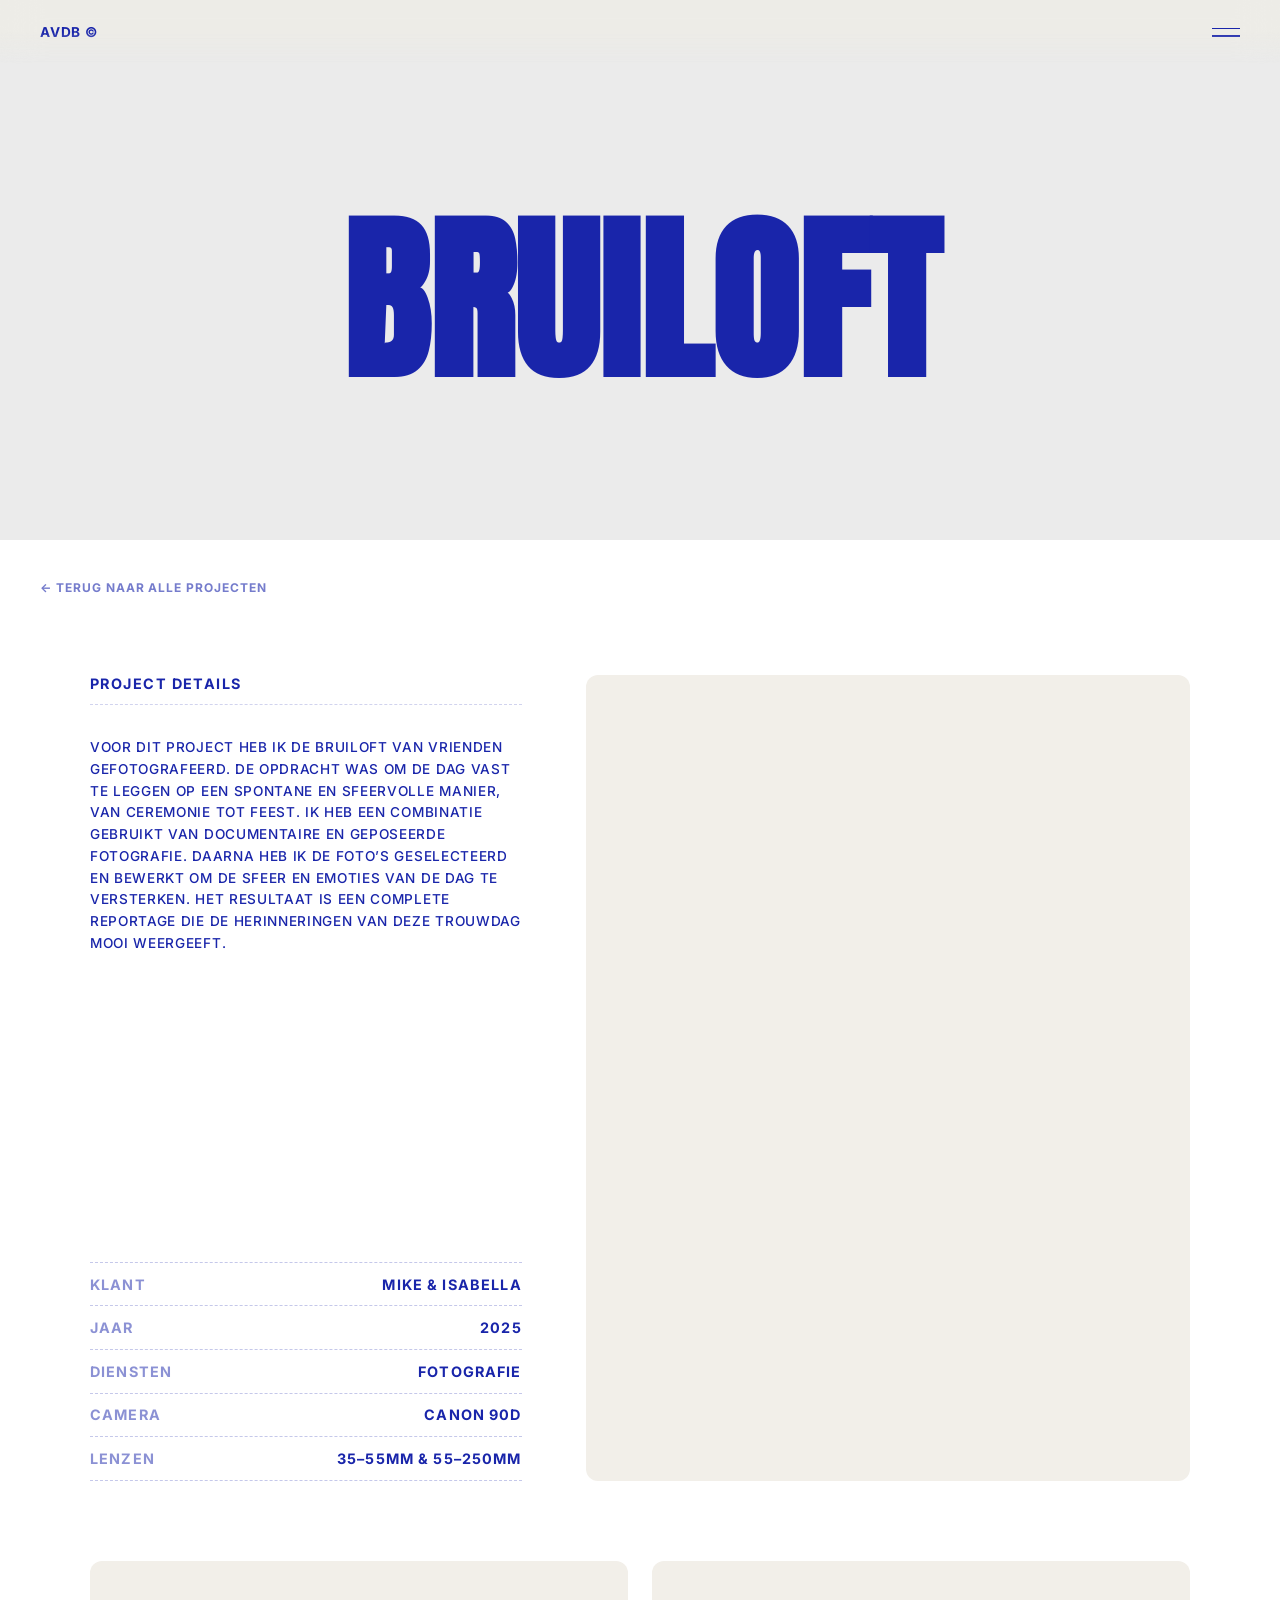
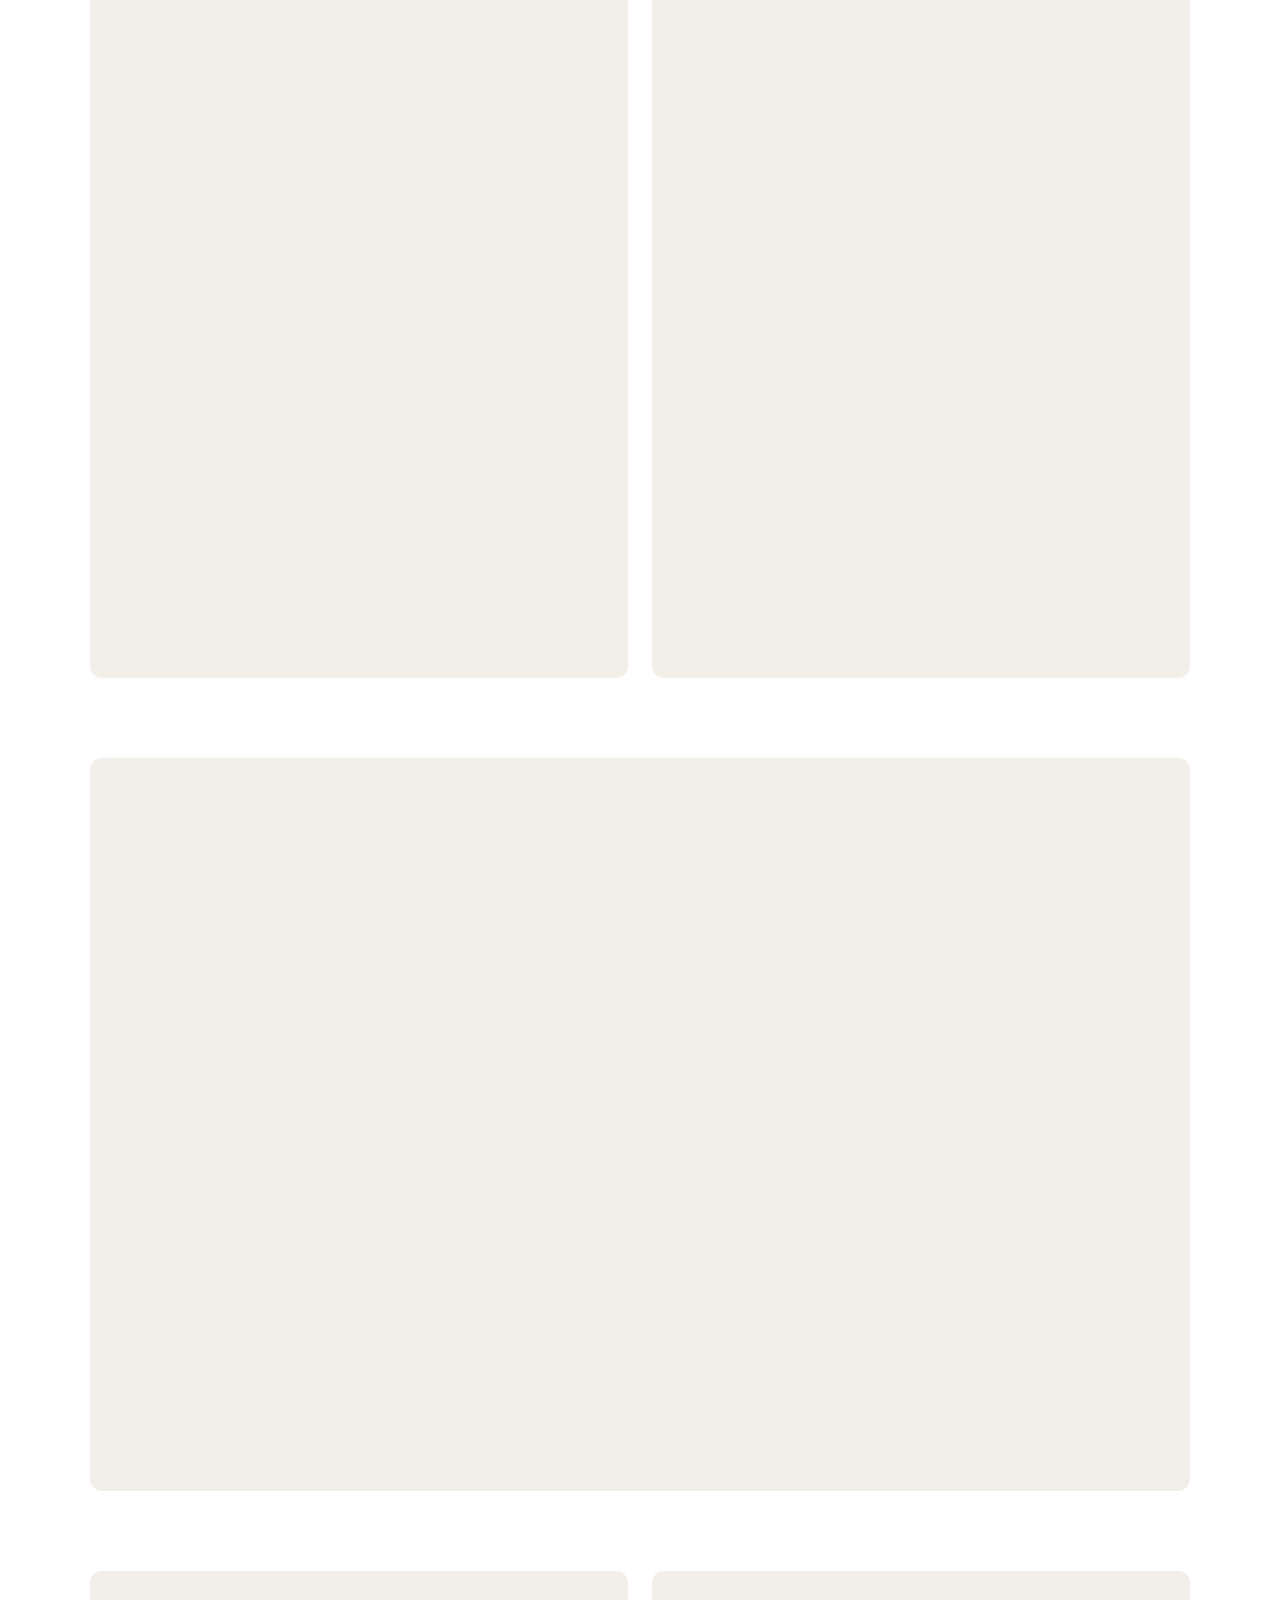
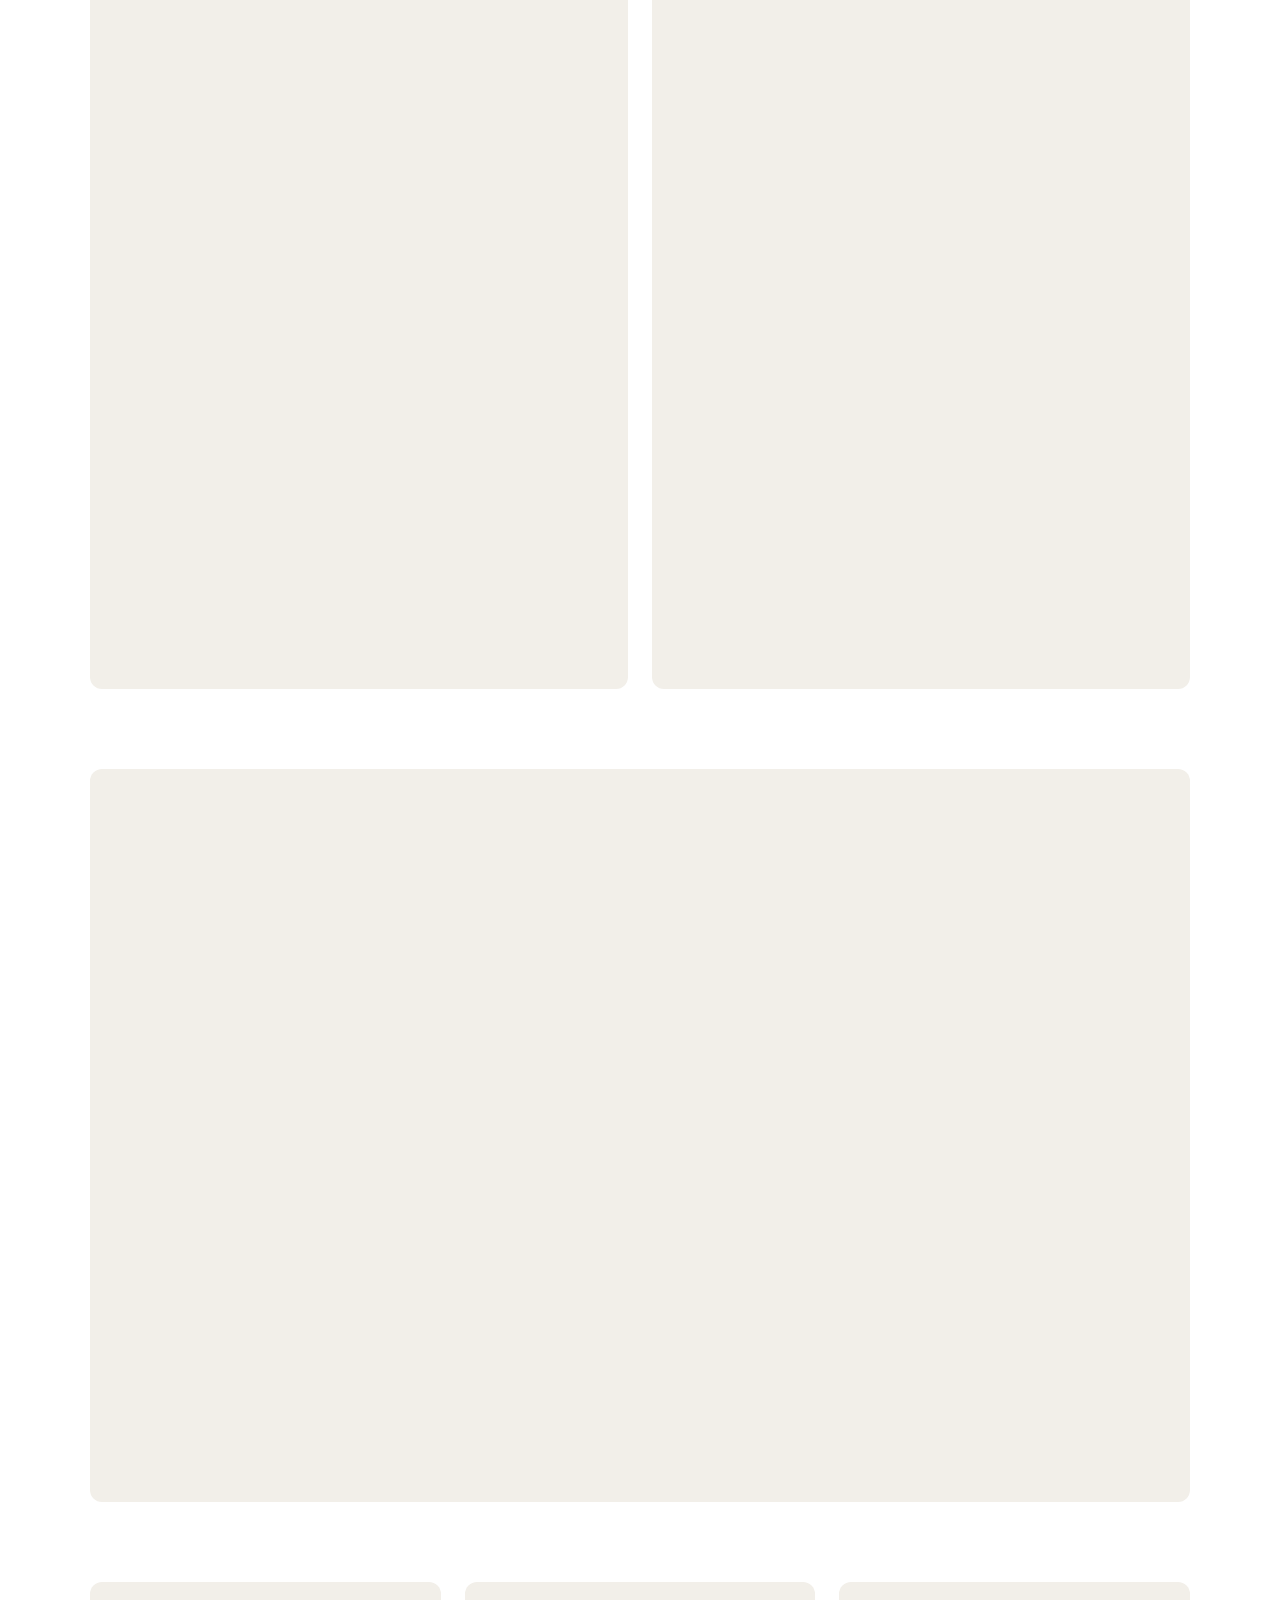
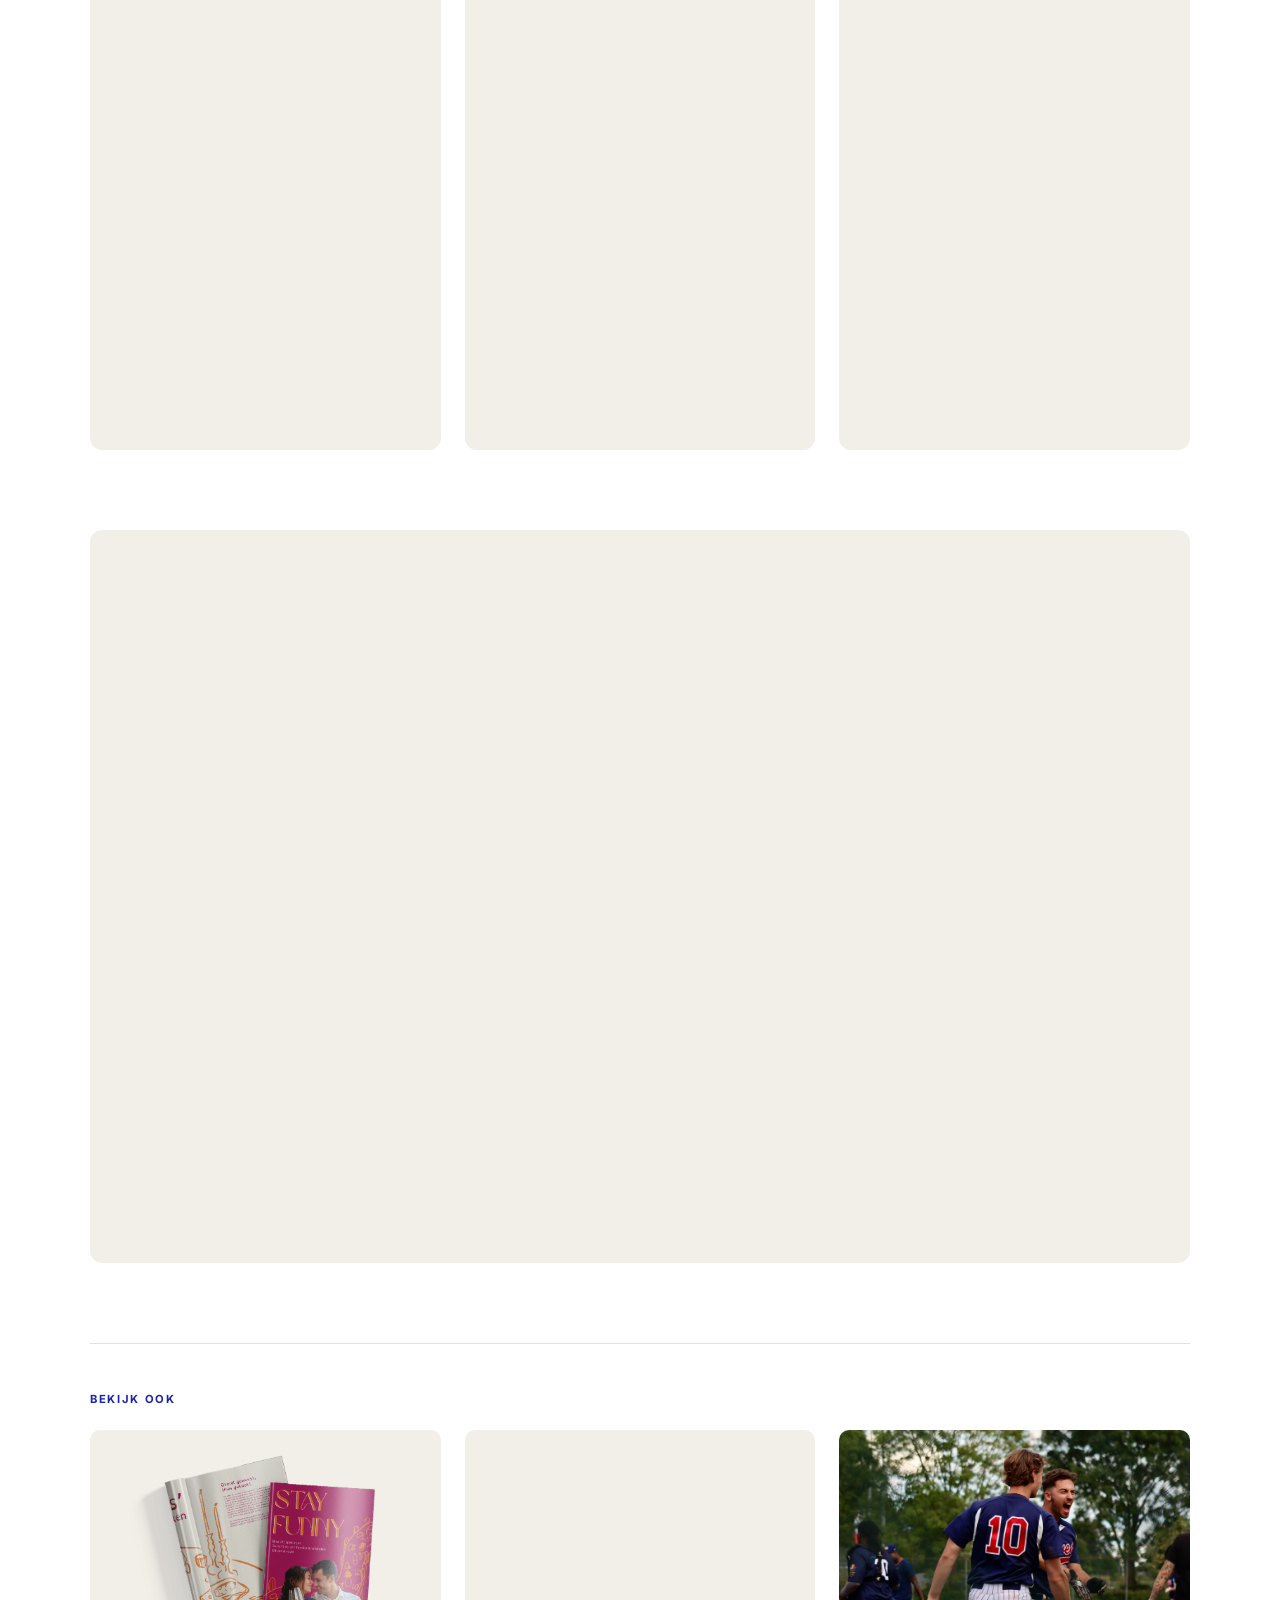
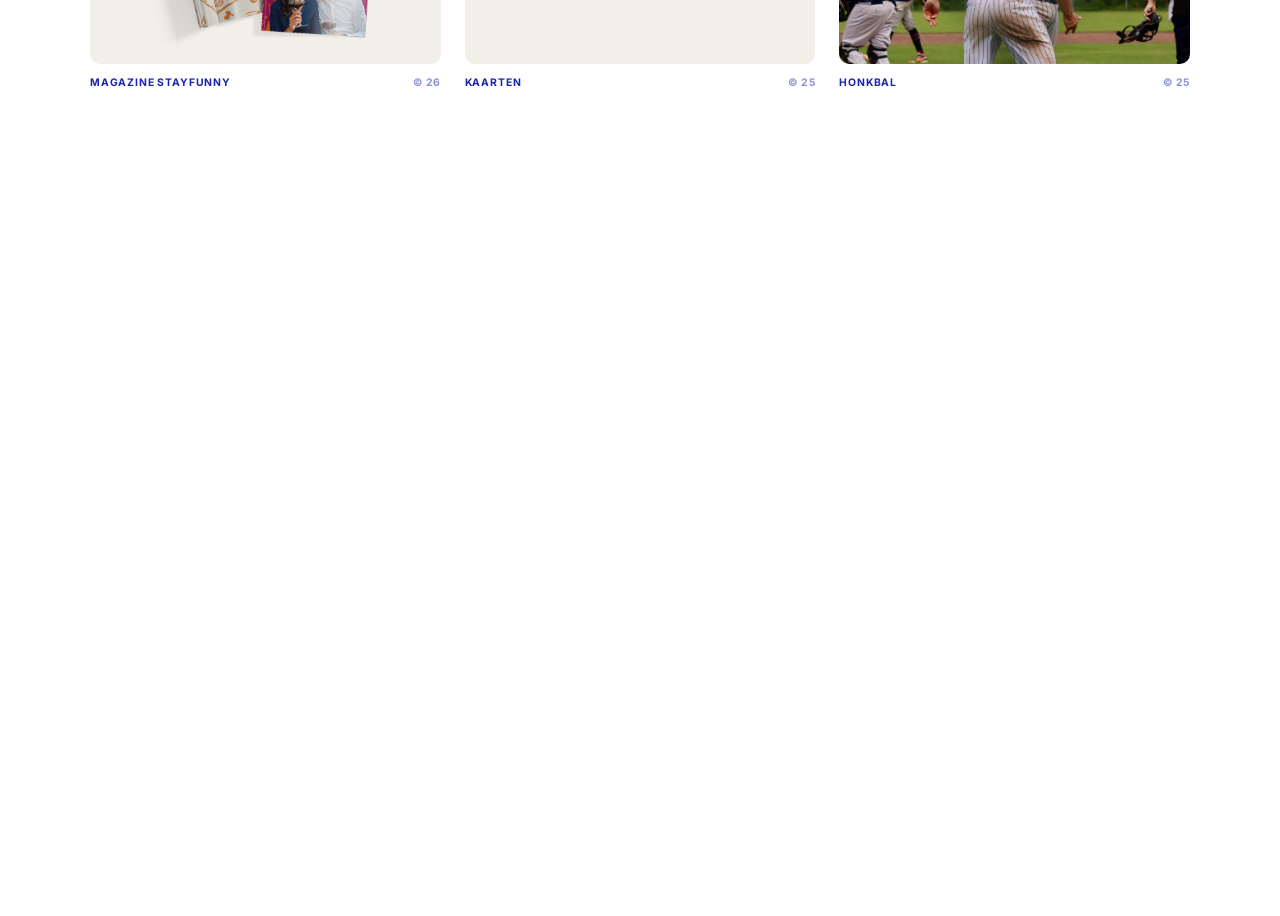
==== bruiloft.html @ 24544275 "Initial commit: portfolio website" ====
<!DOCTYPE html>
<html lang="nl">
<head>
  <meta charset="UTF-8" />
  <meta name="viewport" content="width=device-width, initial-scale=1.0" />
  <link rel="icon" type="image/svg+xml" href="favicon.svg">
  <title>Bruiloft — Studio An</title>
  <link rel="preconnect" href="https://fonts.googleapis.com" />
  <link rel="preconnect" href="https://fonts.gstatic.com" crossorigin />
  <link href="https://fonts.googleapis.com/css2?family=Inter:wght@400;500;700&family=Caveat:wght@500&display=swap" rel="stylesheet" />
  <link rel="stylesheet" href="style.css" />
</head>
<body class="project-body-page">

  <nav class="nav">
    <a href="index.html" class="nav-logo">AvdB ©</a>
    <button class="nav-menu" aria-label="Menu">
      <span></span>
      <span></span>
    </button>
  </nav>

  <div class="menu-backdrop" id="menuBackdrop"></div>
  <div class="menu-overlay" id="menuOverlay">
    <nav class="menu-nav">
      <ul class="menu-links">
        <li><a href="index.html" class="menu-link"><span class="menu-num">01</span>HOME</a></li>
        <li><a href="over-mij.html" class="menu-link"><span class="menu-num">02</span>OVER MIJ</a></li>
        <li><a href="werk.html" class="menu-link"><span class="menu-num">03</span>PROJECTEN</a></li>
        <li><a href="laten-we-praten.html" class="menu-link"><span class="menu-num">04</span>LATEN WE PRATEN</a></li>
      </ul>
      <div class="menu-socials">
        <a href="https://www.instagram.com/_.studioan_/" target="_blank" class="menu-social-link">Instagram</a>
        <a href="https://www.linkedin.com/in/anne-van-den-born-066b76208/" target="_blank" class="menu-social-link">LinkedIn</a>
      </div>
    </nav>
  </div>

  <!-- Hero: grote titel -->
  <section class="project-hero">
    <h1 class="project-hero-titel">BRUILOFT</h1>
  </section>

  <!-- Content -->
  <div class="project-content">
    <a href="werk.html" class="project-terug-link">&larr; Terug naar alle projecten</a>


    <div class="project-body">

      <!-- Links: tekst + metadata -->
      <div class="project-links">
        <p class="project-details-label">Project Details</p>
        <p class="project-omschrijving">
          Voor dit project heb ik de bruiloft van vrienden gefotografeerd. 
          De opdracht was om de dag vast te leggen op een spontane en sfeervolle manier, 
          van ceremonie tot feest. Ik heb een combinatie gebruikt van documentaire en geposeerde fotografie. 
          Daarna heb ik de foto’s geselecteerd en bewerkt om de sfeer en emoties van de dag te versterken. 
          Het resultaat is een complete reportage die de herinneringen van deze trouwdag mooi weergeeft.
        </p>

        <div class="project-meta">
          <div class="project-meta-rij">
            <span class="project-meta-label">Klant</span>
            <span class="project-meta-waarde">Mike & Isabella</span>
          </div>
          <div class="project-meta-rij">
            <span class="project-meta-label">Jaar</span>
            <span class="project-meta-waarde">2025</span>
          </div>
          <div class="project-meta-rij">
            <span class="project-meta-label">Diensten</span>
            <span class="project-meta-waarde">Fotografie</span>
          </div>
          <div class="project-meta-rij">
            <span class="project-meta-label">Camera</span>
            <span class="project-meta-waarde">Canon 90D</span>
          </div>
          <div class="project-meta-rij">
            <span class="project-meta-label">Lenzen</span>
            <span class="project-meta-waarde">35–55mm & 55–250mm</span>
          </div>
        </div>
      </div>

      <!-- Rechts: hoofdfoto -->
      <div class="project-hoofdfoto lightbox-trigger" data-index="0" style="background-image: url('images/bruiloft/hardlachen.jpg'); background-size: cover; background-position: center;"></div>

    </div>

    <!-- Twee portretfoto's -->
    <div class="project-foto-rij">
      <div class="project-foto-klein lightbox-trigger" data-index="1" style="aspect-ratio: 3/4; background-image: url('images/bruiloft/firstlook.jpg'); background-size: cover; background-position: center;"></div>
      <div class="project-foto-klein lightbox-trigger" data-index="2" style="aspect-ratio: 3/4; background-image: url('images/bruiloft/ringenkijken.jpg'); background-size: cover; background-position: center;"></div>
    </div>

    <!-- Landschap breed -->
    <div class="project-breedte-foto lightbox-trigger" data-index="3" style="aspect-ratio: 3/2; background-image: url('images/bruiloft/dansen.jpg'); background-size: cover; background-position: center;"></div>

    <!-- Twee portretfoto's -->
    <div class="project-foto-rij">
      <div class="project-foto-klein lightbox-trigger" data-index="4" style="aspect-ratio: 3/4; background-image: url('images/bruiloft/knuffel.jpg'); background-size: cover; background-position: center;"></div>
      <div class="project-foto-klein lightbox-trigger" data-index="5" style="aspect-ratio: 3/4; background-image: url('images/bruiloft/lachen.jpg'); background-size: cover; background-position: center;"></div>
    </div>

    <!-- Landschap breed -->
    <div class="project-breedte-foto lightbox-trigger" data-index="6" style="aspect-ratio: 3/2; background-image: url('images/bruiloft/champagnelachen.jpg'); background-size: cover; background-position: center;"></div>

    <!-- Drie portretfoto's -->
    <div class="project-foto-rij project-foto-rij--drie">
      <div class="project-foto-klein lightbox-trigger" data-index="7" style="aspect-ratio: 3/4; background-image: url('images/bruiloft/bloemen.jpg'); background-size: cover; background-position: center;"></div>
      <div class="project-foto-klein lightbox-trigger" data-index="8" style="aspect-ratio: 3/4; background-image: url('images/bruiloft/mikejas.jpg'); background-size: cover; background-position: center;"></div>
      <div class="project-foto-klein lightbox-trigger" data-index="9" style="aspect-ratio: 3/4; background-image: url('images/bruiloft/mikerook.jpg'); background-size: cover; background-position: center;"></div>
    </div>

    <!-- Landschap breed -->
    <div class="project-breedte-foto lightbox-trigger" data-index="10" style="aspect-ratio: 3/2; background-image: url('images/bruiloft/proost.jpg'); background-size: cover; background-position: center;"></div>

    <div class="project-bekijk-ook">
      <span class="project-bekijk-ook-label">Bekijk ook</span>
      <div class="project-bekijk-ook-grid">
        <a href="tijdschrift.html" class="project-bekijk-ook-item">
          <div class="project-bekijk-ook-img"><div class="project-bekijk-ook-zoom" style="background-image: url('images/magazine stayfunny/mockupstayfunny.png');"></div></div>
          <div class="project-bekijk-ook-meta">
            <span class="project-bekijk-ook-title">MAGAZINE STAYFUNNY</span>
            <span class="project-bekijk-ook-year">© 26</span>
          </div>
        </a>
        <a href="kaarten.html" class="project-bekijk-ook-item">
          <div class="project-bekijk-ook-img"><div class="project-bekijk-ook-zoom" style="background-image: url('images/kaarten/mockuptarwe.png'); background-size: contain; background-position: center; background-repeat: no-repeat;"></div></div>
          <div class="project-bekijk-ook-meta">
            <span class="project-bekijk-ook-title">KAARTEN</span>
            <span class="project-bekijk-ook-year">© 25</span>
          </div>
        </a>
        <a href="honkbal.html" class="project-bekijk-ook-item">
          <div class="project-bekijk-ook-img"><div class="project-bekijk-ook-zoom" style="background-image: url('images/honkbal/placeholderhonkbal.jpg'); background-position: center 35%;"></div></div>
          <div class="project-bekijk-ook-meta">
            <span class="project-bekijk-ook-title">HONKBAL</span>
            <span class="project-bekijk-ook-year">© 25</span>
          </div>
        </a>
      </div>
    </div>

  </div>

  <div class="lightbox" id="lightbox">
    <button class="lightbox-sluiten" id="lightboxSluiten">✕</button>
    <button class="lightbox-pijl lightbox-pijl--links" id="lightboxLinks">&#8249;</button>
    <img class="lightbox-img" id="lightboxImg" src="" alt="" />
    <button class="lightbox-pijl lightbox-pijl--rechts" id="lightboxRechts">&#8250;</button>
    <span class="lightbox-teller" id="lightboxTeller"></span>
  </div>

  <section class="laten-cta">
    <div class="laten-tekst-wrap">
      <span class="laten-titel">LATEN WE PRATEN</span>
    </div>
  </section>

  <div class="laten-space">
    <a href="laten-we-praten.html" class="laten-afspraak">
      <svg class="arrow" viewBox="0 0 50 50" fill="none">
        <path d="M 42 5 C 40 26 20 42 8 46" stroke="currentColor" stroke-width="1.5" stroke-linecap="round"/>
        <path d="M 14 38 L 8 46 L 18 45" stroke="currentColor" stroke-width="1.5" stroke-linecap="round" stroke-linejoin="round"/>
      </svg>
      <span class="handwritten">Maak een afspraak</span>
    </a>
  </div>

  <footer class="footer">
    <span class="footer-logo">STUDIO AN</span>
    <span class="footer-copy">&copy; 2025 Anne van den Born</span>
  </footer>

  <script src="script.js"></script>
  <script>
  (function () {
    const fotos = [
      'images/bruiloft/hardlachen.jpg',
      'images/bruiloft/firstlook.jpg',
      'images/bruiloft/ringenkijken.jpg',
      'images/bruiloft/dansen.jpg',
      'images/bruiloft/knuffel.jpg',
      'images/bruiloft/lachen.jpg',
      'images/bruiloft/champagnelachen.jpg',
      'images/bruiloft/bloemen.jpg',
      'images/bruiloft/mikejas.jpg',
      'images/bruiloft/mikerook.jpg',
      'images/bruiloft/proost.jpg',
    ];

    const lightbox   = document.getElementById('lightbox');
    const img        = document.getElementById('lightboxImg');
    const teller     = document.getElementById('lightboxTeller');
    const btnSluiten = document.getElementById('lightboxSluiten');
    const btnLinks   = document.getElementById('lightboxLinks');
    const btnRechts  = document.getElementById('lightboxRechts');
    let huidig = 0;

    function updateUI() {
      img.src = fotos[huidig];
      teller.textContent = (huidig + 1) + ' / ' + fotos.length;
      btnLinks.disabled  = huidig === 0;
      btnRechts.disabled = huidig === fotos.length - 1;
    }

    function open(index) {
      huidig = index;
      lightbox.classList.add('actief');
      document.body.style.overflow = 'hidden';
      updateUI();
    }

    function sluit() {
      lightbox.classList.remove('actief');
      document.body.style.overflow = '';
    }

    document.querySelectorAll('.lightbox-trigger').forEach(el => {
      el.addEventListener('click', () => open(parseInt(el.dataset.index)));
    });

    btnSluiten.addEventListener('click', sluit);
    btnLinks.addEventListener('click',  () => { huidig--; updateUI(); });
    btnRechts.addEventListener('click', () => { huidig++; updateUI(); });
    lightbox.addEventListener('click',  e  => { if (e.target === lightbox) sluit(); });

    document.addEventListener('keydown', e => {
      if (!lightbox.classList.contains('actief')) return;
      if (e.key === 'ArrowLeft'  && huidig > 0)                  { huidig--; updateUI(); }
      if (e.key === 'ArrowRight' && huidig < fotos.length - 1)   { huidig++; updateUI(); }
      if (e.key === 'Escape') sluit();
    });
  })();
  </script>
</body>
</html>
---- style.css ----
@font-face {
  font-family: 'Anton';
  src: url('fonts/Anton-Regular.ttf') format('truetype');
  font-weight: normal;
  font-style: normal;
}

@keyframes knipperen {
  0%, 100% { opacity: 1; }
  50% { opacity: 0.3; }
}

@keyframes pageFadeIn {
  from { opacity: 0; }
  to   { opacity: 1; }
}

@keyframes heroSlideUp {
  from { opacity: 0; transform: translateY(36px); }
  to   { opacity: 1; transform: translateY(0); }
}

/* ── Page fade-in ── */
body {
  animation: pageFadeIn 0.5s ease 0.05s both;
}

/* ── Hero entrance ── */
.hero-name {
  animation: heroSlideUp 0.9s cubic-bezier(0.16, 1, 0.3, 1) 0.15s both;
}

.hero-bottom {
  animation: heroSlideUp 0.9s cubic-bezier(0.16, 1, 0.3, 1) 0.32s both;
}

/* ── Scroll reveal ── */
.reveal {
  opacity: 0;
  transform: translateY(28px);
  transition: opacity 0.7s ease, transform 0.7s cubic-bezier(0.16, 1, 0.3, 1);
}

.reveal.is-visible {
  opacity: 1;
  transform: translateY(0);
}

:root {
  --bg: #F0EDE4;
  --blue: #1925AA;
}

*, *::before, *::after {
  box-sizing: border-box;
  margin: 0;
  padding: 0;
  cursor: none !important;
}

#cursor-dot {
  position: fixed;
  width: 26px;
  height: 26px;
  border-radius: 50%;
  background: #E87022;
  pointer-events: none;
  z-index: 99999;
  transform: translate(-50%, -50%);
  opacity: 0;
  transition: opacity 0.2s;
}

#cursor-dot.visible {
  opacity: 1;
}

@media (hover: none) {
  *, *::before, *::after { cursor: auto !important; }
  #cursor-dot { display: none; }
}

body {
  background: var(--bg);
  color: var(--blue);
  font-family: 'Inter', sans-serif;
}

/* ── Nav ── */
.nav {
  position: fixed;
  top: 0;
  left: 0;
  right: 0;
  display: flex;
  justify-content: space-between;
  align-items: center;
  padding: 1.5rem 2.5rem;
  z-index: 50;
  background: rgba(240, 237, 228, 0.5);
  backdrop-filter: blur(20px);
  -webkit-backdrop-filter: blur(20px);
  mask-image: linear-gradient(to bottom, black 50%, transparent 100%);
  -webkit-mask-image: linear-gradient(to bottom, black 50%, transparent 100%);
}

.nav-logo {
  font-weight: 700;
  font-size: 0.85rem;
  text-transform: uppercase;
  letter-spacing: 0.06em;
  text-decoration: none;
  color: var(--blue);
}

.nav-menu {
  background: none;
  border: none;
  cursor: pointer;
  display: flex;
  flex-direction: column;
  gap: 6px;
  padding: 0;
}

.nav-menu span {
  display: block;
  width: 28px;
  height: 1.5px;
  background: var(--blue);
  transition: background 0.2s ease;
}

.nav.menu-open {
  background: transparent;
  backdrop-filter: none;
  -webkit-backdrop-filter: none;
}

.nav.menu-open .nav-menu span {
  background: var(--bg);
}

/* ── Hero ── */
.hero {
  height: 100vh;
  display: flex;
  flex-direction: column;
  padding: 11rem 2.5rem 2rem;
}

/* ── Name ── */
.hero-name {
  display: flex;
  padding-bottom: 1rem;
}

.name-full {
  font-family: 'Anton', sans-serif;
  text-transform: uppercase;
  white-space: nowrap;
  display: block;
  width: 100%;
  line-height: 0.88;
}

/* ── Bottom row ── */
.hero-bottom {
  display: flex;
  justify-content: space-between;
  align-items: flex-start;
  padding-bottom: 0.5rem;
}

.hero-left {
  display: flex;
  flex-direction: column;
  gap: 0.9rem;
}

.role-lines p,
.contact-lines p {
  font-size: 20px;
  font-weight: 700;
  text-transform: uppercase;
  letter-spacing: 0.05em;
  line-height: 26px;
  width: 100%;
}

.contact-lines {
  display: flex;
  flex-direction: column;
  gap: 0;
}

.contact-lines a {
  color: var(--blue);
  text-decoration: none;
}

.email-wrap {
  position: relative;
  margin-top: 0;
}

.cta-note {
  position: absolute;
  bottom: 100%;
  left: 78%;
  right: auto;
  display: flex;
  align-items: flex-start;
  gap: 0;
  margin-bottom: 0.2rem;
}

.handwritten {
  font-family: 'Caveat', cursive;
  font-size: 1rem;
  font-weight: 500;
  width: 142.5px;
  height: 21px;
  display: inline-block;
  line-height: 21px;
}

.arrow {
  width: 46px;
  height: 34px;
  color: var(--blue);
  flex-shrink: 0;
}

.cta-note .arrow {
  transform: scaleX(-1);
}

.cta-text {
  position: absolute;
  bottom: 104%;
  left: 67%;
  margin-bottom: 2rem;
  animation: knipperen 2.5s ease-in-out infinite;
}

/* ── Skills ── */
.hero-right {
  text-align: right;
  display: flex;
  flex-direction: column;
  align-items: flex-end;
  gap: 0.4rem;
}

.skills-list {
  list-style: none;
}

.skill-item {
  font-size: 20px;
  font-weight: 700;
  text-transform: uppercase;
  letter-spacing: 0.05em;
  line-height: 26px;
  width: 100%;
  cursor: pointer;
  transition: opacity 0.2s;
}

.skill-item a {
  color: inherit;
  text-decoration: none;
  display: block;
}

.skill-item:hover {
  opacity: 0.5;
}

.hover-note {
  position: relative;
}

.hover-tekst {
  position: absolute;
  top: 0;
  left: -300px;
  animation: knipperen 2.5s ease-in-out infinite;
}

.hover-pijl {
  position: absolute;
  top: -30px;
  left: -210px;
  transform: scaleX(-1) scaleY(-1);
}

/* ── About ── */
.about {
  min-height: 100vh;
  display: flex;
  align-items: center;
  justify-content: center;
  padding: 6rem 2.5rem 1rem;
  gap: 5rem;
}

.about-left {
  display: flex;
  flex-direction: column;
  gap: 1.6rem;
  max-width: 400px;
}

.about-heading {
  font-family: 'Anton', sans-serif;
  font-size: clamp(1.8rem, 2.8vw, 3.2rem);
  line-height: 0.9;
}

.about-text {
  display: flex;
  flex-direction: column;
  gap: 1rem;
}

.about-text p {
  font-size: 1rem;
  font-weight: 500;
  letter-spacing: 0.04em;
  line-height: 1.1em;
  text-transform: uppercase;
}

.about-signature {
  width: 180px;
  height: auto;
  display: block;
  mix-blend-mode: multiply;
  margin-top: 1rem;
}

.about-right {
  flex-shrink: 0;
}

.about-photo-wrap {
  position: relative;
  display: inline-block;
}

.about-photo {
  width: 562px;
  height: 672px;
  background: #F2EFE9 url('images/ikbenanne.jpeg') center/cover no-repeat;
  border-radius: 12px;
}

.about-badge {
  position: absolute;
  top: -45px;
  left: -50px;
  width: 130px;
  height: 130px;
  animation: spin 12s linear infinite;
}

@keyframes spin {
  to { transform: rotate(360deg); }
}

/* ── Werk ── */
.werk {
  padding: 10rem 2.5rem 6rem;
  display: flex;
  flex-direction: column;
  align-items: center;
}

.werk-title-wrap {
  width: 100%;
  max-width: 1100px;
  display: flex;
  align-items: center;
  margin-bottom: 5rem;
}

.werk-grid {
  display: grid;
  grid-template-columns: repeat(10, 1fr);
  column-gap: 1.5rem;
  row-gap: 4rem;
  width: 100%;
  max-width: 1100px;
  align-items: start;
}

.werk-item {
  display: flex;
  flex-direction: column;
  gap: 0.75rem;
  grid-column: span 4;
  text-decoration: none;
  color: inherit;
  cursor: pointer;
}

.werk-item--large {
  grid-column: span 6;
}

.werk-col-right {
  grid-column: span 4;
  display: flex;
  flex-direction: column;
  justify-content: space-between;
  align-self: stretch;
}

.werk-meer {
  display: block;
  text-align: right;
  font-size: 0.65rem;
  font-weight: 700;
  text-transform: uppercase;
  letter-spacing: 0.05em;
  cursor: pointer;
  text-decoration: none;
  color: inherit;
  transition: font-size 0.2s ease, color 0.2s ease;
}

.werk-meer:hover {
  font-size: 0.75rem;
  color: var(--blue);
}

.werk-img {
  width: 100%;
  aspect-ratio: 3 / 2;
  border-radius: 10px;
  overflow: hidden;
}

.werk-img-zoom {
  width: 100%;
  height: 100%;
  background: #F8F6F1;
  background-size: cover;
  background-position: center;
  transition: transform 0.5s cubic-bezier(0.4, 0, 0.2, 1);
}

a.werk-item:hover .werk-img-zoom {
  transform: scale(1.06);
}

.werk-meta {
  display: flex;
  justify-content: space-between;
  align-items: center;
}

.werk-item-title {
  font-size: 0.75rem;
  font-weight: 700;
  text-transform: uppercase;
  letter-spacing: 0.05em;
}

.werk-item-year {
  font-size: 0.75rem;
  font-weight: 700;
}

.werk-title {
  font-family: 'Anton', sans-serif;
  text-transform: uppercase;
  white-space: nowrap;
  display: block;
  width: 100%;
  line-height: 0.88;
  text-align: center;
}

/* ── Menu overlay ── */
.menu-backdrop {
  position: fixed;
  inset: 0;
  backdrop-filter: blur(20px);
  -webkit-backdrop-filter: blur(20px);
  background: rgba(240, 237, 228, 0.3);
  z-index: 39;
  opacity: 0;
  pointer-events: none;
  transition: opacity 0.5s cubic-bezier(0.76, 0, 0.24, 1);
}

.menu-backdrop.open {
  opacity: 1;
  pointer-events: all;
}


.menu-overlay {
  position: fixed;
  top: 0;
  right: 0;
  width: 45%;
  height: 100vh;
  background: var(--blue);
  z-index: 40;
  display: flex;
  align-items: center;
  padding: 5rem 4rem;
  transform: translateX(100%);
  transition: transform 0.5s cubic-bezier(0.76, 0, 0.24, 1);
}

.menu-overlay.open {
  transform: translateX(0);
}

.menu-nav {
  display: flex;
  flex-direction: column;
  justify-content: space-between;
  height: 100%;
  width: 100%;
}

.menu-links {
  list-style: none;
  display: flex;
  flex-direction: column;
  gap: 0;
}

.menu-link {
  display: flex;
  align-items: baseline;
  gap: 1.5rem;
  font-family: 'Anton', sans-serif;
  font-size: clamp(3rem, 6vw, 5.5rem);
  color: var(--bg);
  text-decoration: none;
  line-height: 1.1;
  border-bottom: 1px solid rgba(240, 237, 228, 0.2);
  padding: 0.6rem 0;
  background-image: linear-gradient(var(--bg), var(--bg));
  background-size: 0% 1px;
  background-repeat: no-repeat;
  background-position: bottom left;
  transition: background-size 0.35s ease;
}

.menu-link:hover {
  background-size: 100% 1px;
}

.menu-link::before {
  content: '›';
  font-family: 'Inter', sans-serif;
  font-size: 0.45em;
  font-weight: 300;
  opacity: 0;
  max-width: 0;
  overflow: hidden;
  margin-right: 0;
  align-self: center;
  transition: opacity 0.3s ease, max-width 0.3s ease, margin-right 0.3s ease;
}

.menu-link:hover::before {
  opacity: 0.6;
  max-width: 2em;
  margin-right: 0.5rem;
}

.menu-num {
  font-family: 'Inter', sans-serif;
  font-size: 0.75rem;
  font-weight: 700;
  letter-spacing: 0.05em;
  color: rgba(240, 237, 228, 0.5);
  order: 1;
  margin-left: auto;
}

.menu-socials {
  display: flex;
  gap: 2rem;
}

.menu-social-link {
  font-size: 0.75rem;
  font-weight: 700;
  text-transform: uppercase;
  letter-spacing: 0.08em;
  color: var(--bg);
  text-decoration: none;
  opacity: 0.6;
  transition: opacity 0.2s;
}

.menu-social-link:hover {
  opacity: 1;
}

/* ── Werkpagina grid ── */
.werkpagina {
  padding: 7rem 0 0;
  background: var(--bg);
}

.werkpagina-filter {
  display: flex;
  gap: 0.5rem;
  margin: 0 auto 3rem;
  flex-wrap: wrap;
  width: calc(564px * 2 + 1.5rem);
}

.filter-btn {
  background: none;
  border: 1.5px solid var(--blue);
  color: var(--blue);
  font-family: 'Inter', sans-serif;
  font-size: 0.9rem;
  font-weight: 700;
  text-transform: uppercase;
  letter-spacing: 0.08em;
  padding: 0.35rem 0.9rem;
  border-radius: 100px;
  cursor: pointer;
  transition: background 0.15s ease, color 0.15s ease;
}

.filter-btn:hover,
.filter-btn.active {
  background: var(--blue);
  color: var(--bg);
}

.werkpagina-item {
  transition: opacity 0.2s ease;
  text-decoration: none;
  color: inherit;
}

.werkpagina-item.verborgen {
  display: none;
}

.werkpagina-img-zoom {
  width: 100%;
  height: 100%;
  background: #F2EFE9;
  background-size: cover;
  background-position: center;
  transition: transform 0.5s cubic-bezier(0.4, 0, 0.2, 1);
}

a.werkpagina-item:hover .werkpagina-img-zoom {
  transform: scale(1.06);
}

/* ── Project pagina ── */
.project-body-page {
  background: #ffffff;
}

.project-hero {
  position: relative;
  min-height: 60vh;
  display: flex;
  align-items: center;
  justify-content: center;
  padding: 10rem 2.5rem 6rem;
  background: #EBEBEB;
}

.project-hero-titel {
  font-family: 'Anton', sans-serif;
  font-size: clamp(5rem, 14vw, 16rem);
  line-height: 0.9;
  text-align: center;
}

.project-content {
  background: #fff;
  border-radius: 100% 100% 0 0 / 60px 60px 0 0;
  padding: 6rem 2.5rem 6rem;
  display: flex;
  flex-direction: column;
  gap: 5rem;
}

.project-body,
.project-breedte-foto,
.project-foto-rij,
.project-footer-nav {
  max-width: 1100px;
  margin-left: auto;
  margin-right: auto;
  width: 100%;
}

.project-body {
  display: grid;
  grid-template-columns: 1fr 1.4fr;
  gap: 4rem;
  align-items: stretch;
}

.project-links {
  display: flex;
  flex-direction: column;
  gap: 2rem;
}

.project-details-label {
  font-size: 0.9rem;
  font-weight: 700;
  text-transform: uppercase;
  letter-spacing: 0.1em;
  padding-bottom: 0.75rem;
  border-bottom: 1px dashed rgba(25,37,170,0.2);
}

.project-omschrijving {
  font-size: 0.85rem;
  font-weight: 500;
  text-transform: uppercase;
  letter-spacing: 0.05em;
  line-height: 1.6;
}

.project-meta {
  display: flex;
  flex-direction: column;
  border-top: 1px dashed rgba(25,37,170,0.25);
  margin-top: auto;
}

.project-meta-rij {
  display: flex;
  justify-content: space-between;
  align-items: center;
  padding: 0.8rem 0;
  border-bottom: 1px dashed rgba(25,37,170,0.25);
  font-size: 0.9rem;
  font-weight: 700;
  text-transform: uppercase;
  letter-spacing: 0.08em;
}

.project-meta-label {
  opacity: 0.5;
}

.project-hoofdfoto {
  width: 100%;
  aspect-ratio: 3 / 4;
  background: #F2EFE9;
  border-radius: 12px;
}

.project-breedte-foto {
  width: 100%;
  aspect-ratio: 16 / 9;
  background: #F2EFE9;
  border-radius: 12px;
}

.project-foto-rij {
  display: grid;
  grid-template-columns: 1fr 1fr;
  gap: 1.5rem;
}

.project-foto-klein {
  width: 100%;
  aspect-ratio: 3 / 2;
  background: #F2EFE9;
  border-radius: 12px;
}

.project-foto-rij--drie {
  grid-template-columns: 1fr 1fr 1fr;
}

/* Lightbox */
.lightbox {
  display: none;
  position: fixed;
  inset: 0;
  background: rgba(0, 0, 0, 0.92);
  z-index: 1000;
  align-items: center;
  justify-content: center;
}

.lightbox.actief {
  display: flex;
}

.lightbox-img {
  max-height: 90vh;
  max-width: 88vw;
  object-fit: contain;
  border-radius: 4px;
  display: block;
}

.lightbox-sluiten {
  position: absolute;
  top: 1.5rem;
  right: 1.5rem;
  background: none;
  border: none;
  color: white;
  font-size: 1.8rem;
  cursor: pointer;
  line-height: 1;
  opacity: 0.7;
  transition: opacity 0.2s;
}

.lightbox-sluiten:hover { opacity: 1; }

.lightbox-pijl {
  position: absolute;
  top: 50%;
  transform: translateY(-50%);
  background: rgba(255,255,255,0.1);
  border: none;
  color: white;
  font-size: 2.5rem;
  cursor: pointer;
  padding: 0.8rem 1.2rem;
  border-radius: 6px;
  line-height: 1;
  user-select: none;
  transition: background 0.2s;
}

.lightbox-pijl:hover { background: rgba(255,255,255,0.25); }
.lightbox-pijl:disabled { opacity: 0.2; cursor: default; }
.lightbox-pijl--links { left: 1.5rem; }
.lightbox-pijl--rechts { right: 1.5rem; }

.lightbox-teller {
  position: absolute;
  bottom: 1.5rem;
  left: 50%;
  transform: translateX(-50%);
  color: rgba(255,255,255,0.5);
  font-size: 0.75rem;
  font-weight: 700;
  letter-spacing: 0.1em;
}

.lightbox-trigger {
  cursor: zoom-in;
}

.project-bekijk-ook {
  max-width: 1100px;
  margin-left: auto;
  margin-right: auto;
  width: 100%;
  border-top: 1px solid rgba(25,37,170,0.15);
  padding-top: 3rem;
}

.project-bekijk-ook-label {
  display: block;
  font-size: 0.7rem;
  font-weight: 700;
  text-transform: uppercase;
  letter-spacing: 0.15em;
  margin-bottom: 1.5rem;
}

.project-bekijk-ook-grid {
  display: grid;
  grid-template-columns: 1fr 1fr 1fr;
  gap: 1.5rem;
}

.project-bekijk-ook-item {
  text-decoration: none;
  color: inherit;
  display: flex;
  flex-direction: column;
  gap: 0.75rem;
}

.project-bekijk-ook-img {
  width: 100%;
  aspect-ratio: 3 / 2;
  border-radius: 10px;
  overflow: hidden;
}

.project-bekijk-ook-zoom {
  width: 100%;
  height: 100%;
  background: #F2EFE9;
  background-size: cover;
  background-position: center;
  transition: transform 0.5s cubic-bezier(0.4, 0, 0.2, 1);
}

.project-bekijk-ook-item:hover .project-bekijk-ook-zoom {
  transform: scale(1.06);
}

.project-bekijk-ook-meta {
  display: flex;
  justify-content: space-between;
  align-items: center;
}

.project-bekijk-ook-title {
  font-size: 0.65rem;
  font-weight: 700;
  text-transform: uppercase;
  letter-spacing: 0.08em;
}

.project-bekijk-ook-year {
  font-size: 0.65rem;
  font-weight: 700;
  letter-spacing: 0.05em;
  opacity: 0.5;
}

.project-footer-nav {
  border-top: 1px solid rgba(25,37,170,0.15);
  padding-top: 2rem;
}

.project-terug-link {
  font-size: 0.75rem;
  font-weight: 700;
  text-transform: uppercase;
  letter-spacing: 0.08em;
  color: var(--blue);
  text-decoration: none;
  opacity: 0.6;
  transition: opacity 0.2s;
  align-self: flex-start;
  margin-top: -3.5rem;
}

.project-terug-link:hover {
  opacity: 1;
}

.werkpagina-wit {
  background: #ffffff;
  border-radius: 100% 100% 0 0 / 60px 60px 0 0;
  padding: 9rem 2.5rem 6rem;
  margin-top: 2rem;
}

.werkpagina-grid {
  display: grid;
  grid-template-columns: 564px 564px;
  gap: 1.5rem;
  margin: 0 auto;
  width: fit-content;
}

.werkpagina-item {
  display: flex;
  flex-direction: column;
  gap: 0.75rem;
}

.werkpagina-heading {
  font-family: 'Anton', sans-serif;
  font-size: clamp(12rem, 20vw, 22rem) !important;
  color: var(--blue);
  white-space: nowrap;
  line-height: 0.9;
  margin-bottom: 2rem;
  display: block;
  width: 100%;
  text-align: center;
}

.werkpagina-img {
  width: 564px;
  height: 427px;
  background: #F2EFE9;
  border-radius: 10px;
  overflow: hidden;
  position: relative;
}

.coming-soon-label {
  position: absolute;
  inset: 0;
  display: flex;
  align-items: center;
  justify-content: center;
  background: rgba(0, 0, 0, 0.45);
  color: #fff;
  font-size: 0.85rem;
  font-weight: 700;
  text-transform: uppercase;
  letter-spacing: 0.2em;
}

.werkpagina-meta {
  display: flex;
  justify-content: space-between;
  align-items: center;
}

.werkpagina-title {
  font-size: 0.9rem;
  font-weight: 700;
  text-transform: uppercase;
  letter-spacing: 0.05em;
}

.werkpagina-year {
  font-size: 0.9rem;
  font-weight: 700;
  opacity: 0.6;
}

/* ── Contact pagina ── */
.contact-pagina {
  padding: 8rem 2.5rem 6rem;
  max-width: 1100px;
  margin: 0 auto;
}

.contact-header {
  display: flex;
  align-items: flex-end;
  justify-content: space-between;
  gap: 4rem;
  margin-bottom: 5rem;
}

.contact-heading {
  font-family: 'Anton', sans-serif;
  font-size: clamp(5.5rem, 13vw, 12rem);
  line-height: 1.05;
  flex-shrink: 0;
}

.contact-intro {
  font-size: 0.9rem;
  font-weight: 500;
  line-height: 1.7;
  max-width: 320px;
  text-transform: uppercase;
  letter-spacing: 0.03em;
  opacity: 0.7;
  padding-bottom: 0.5rem;
}

.contact-body {
  display: grid;
  grid-template-columns: 1fr 1fr;
  gap: 4rem;
  align-items: start;
}

.contact-blokken {
  display: flex;
  flex-direction: column;
  gap: 0;
}

.contact-blok {
  display: flex;
  flex-direction: column;
  gap: 0.25rem;
  padding: 1.5rem 0;
  border-bottom: 1px solid rgba(25, 37, 170, 0.15);
  text-decoration: none;
  color: var(--blue);
  transition: opacity 0.2s;
}

.contact-blok:first-child {
  border-top: 1px solid rgba(25, 37, 170, 0.15);
}

.contact-blok:hover {
  opacity: 0.6;
}

.contact-blok-label {
  font-size: 0.6rem;
  font-weight: 700;
  letter-spacing: 0.1em;
  opacity: 0.5;
}

.contact-blok-waarde {
  font-size: 1rem;
  font-weight: 700;
  text-transform: uppercase;
  letter-spacing: 0.03em;
}

.contact-blok-actie {
  font-size: 0.9rem;
  font-weight: 500;
  opacity: 0.5;
}

.contact-form {
  display: flex;
  flex-direction: column;
  gap: 1.5rem;
}

.form-rij {
  display: grid;
  grid-template-columns: 1fr 1fr;
  gap: 1rem;
}

.form-veld {
  display: flex;
  flex-direction: column;
  gap: 0.4rem;
}

.form-veld label {
  font-size: 0.6rem;
  font-weight: 700;
  letter-spacing: 0.1em;
  opacity: 0.5;
}

.form-veld input,
.form-veld textarea {
  background: none;
  border: none;
  border-bottom: 1.5px solid rgba(25, 37, 170, 0.3);
  padding: 0.6rem 0;
  font-family: 'Inter', sans-serif;
  font-size: 0.85rem;
  font-weight: 500;
  color: var(--blue);
  outline: none;
  resize: none;
  transition: border-color 0.2s;
}

.form-veld input::placeholder,
.form-veld textarea::placeholder {
  opacity: 0.35;
  color: var(--blue);
}

.form-veld input:focus,
.form-veld textarea:focus {
  border-color: var(--blue);
}

.form-btn {
  background: var(--blue);
  color: var(--bg);
  border: none;
  padding: 1rem 2rem;
  font-family: 'Inter', sans-serif;
  font-size: 0.75rem;
  font-weight: 700;
  letter-spacing: 0.08em;
  cursor: pointer;
  border-radius: 4px;
  align-self: flex-start;
  transition: opacity 0.2s;
}

.form-btn:hover {
  opacity: 0.8;
}

/* ── Losse pagina's ── */
.page-content {
  min-height: 100vh;
  display: flex;
  align-items: center;
  justify-content: center;
  padding: 8rem 2.5rem;
}

.page-title {
  font-family: 'Anton', sans-serif;
  font-size: clamp(4rem, 10vw, 10rem);
  line-height: 0.9;
}

/* ── Laten we praten CTA ── */
.laten-cta {
  background: var(--blue);
  border-radius: 100% 100% 0 0 / 80px 80px 0 0;
  display: flex;
  align-items: center;
  justify-content: center;
  padding: 20rem 0 1.5rem;
}

.laten-tekst-wrap {
  width: calc(100% - 5rem); /* 2 × 2.5rem, gelijk aan nav-padding */
}

.laten-titel {
  font-family: 'Anton', sans-serif;
  color: var(--bg);
  text-transform: uppercase;
  line-height: 0.88;
  white-space: nowrap;
  display: block;
  width: 100%;
}

/* ── Laten space ── */
.laten-space {
  background: var(--blue);
  display: flex;
  align-items: flex-start;
  padding: 0.2rem 2.5rem 4rem;
}

.laten-afspraak {
  display: flex;
  align-items: center;
  gap: 0.3rem;
  color: var(--bg);
  text-decoration: none;
  margin-left: 22%;
}

.laten-afspraak .handwritten {
  animation: knipperen 2.5s ease-in-out infinite;
  transform: translateY(18px);
}

.laten-afspraak .arrow {
  width: 46px;
  height: 34px;
  color: var(--bg);
  transform: scaleX(-1) scaleY(-1) rotate(-70deg);
}

.laten-afspraak .handwritten {
  font-size: 1rem;
}

/* ── Footer ── */
.footer {
  background: var(--blue);
  color: var(--bg);
  padding: 2.5rem 2.5rem;
  display: flex;
  justify-content: space-between;
  align-items: center;
  font-size: 0.75rem;
  font-weight: 700;
  text-transform: uppercase;
  letter-spacing: 0.08em;
  border-top: 1px solid rgba(240, 237, 228, 0.15);
}

/* ── Bladerdoor knop ── */
.bladerdoor-knop {
  display: inline-flex;
  align-items: center;
  gap: 0.5rem;
  background: var(--blue);
  color: #fff;
  font-family: 'Inter', sans-serif;
  font-size: 0.75rem;
  font-weight: 700;
  text-transform: uppercase;
  letter-spacing: 0.08em;
  text-decoration: none;
  padding: 0.9rem 1.8rem;
  border-radius: 4px;
  transition: opacity 0.2s;
  align-self: flex-start;
  margin-top: 0.5rem;
}

.bladerdoor-knop:hover {
  opacity: 0.8;
}

/* ── Flip Book (Tijdschrift) ── */
.bladerdoor-sectie {
  max-width: 1100px;
  margin: 0 auto;
  width: 100%;
  display: flex;
  flex-direction: column;
  align-items: center;
  gap: 2.5rem;
  padding-top: 1rem;
}

.bladerdoor-label {
  font-size: 0.7rem;
  font-weight: 700;
  text-transform: uppercase;
  letter-spacing: 0.12em;
  opacity: 0.4;
  align-self: flex-start;
}

.boekje-wrapper {
  width: 100%;
  max-width: 760px;
  perspective: 1400px; /* kleiner = sterker 3D-effect */
}

.boekje {
  position: relative;
  width: 100%;
  aspect-ratio: 1436 / 1017; /* verhouding van de aangeleverde afbeeldingen (718×1017 per pagina) */
  border-radius: 3px 10px 10px 3px;
}

/* rugstreep in het midden */
.boekje::after {
  content: '';
  position: absolute;
  top: 0;
  left: calc(50% - 1px);
  width: 2px;
  height: 100%;
  background: rgba(25, 37, 170, 0.1);
  z-index: 10;
  pointer-events: none;
}

.boekje-pagina-statisch {
  position: absolute;
  top: 0;
  width: 50%;
  height: 100%;
  background: #F2EFE9;
  background-size: cover;
  background-position: center;
  overflow: hidden;
}

.boekje-pagina-statisch.links {
  left: 0;
  border-radius: 3px 0 0 3px;
  box-shadow: -6px 8px 40px rgba(25, 37, 170, 0.13);
}

.boekje-pagina-statisch.rechts {
  right: 0;
  border-radius: 0 10px 10px 0;
  box-shadow: 6px 8px 40px rgba(25, 37, 170, 0.15), 0 2px 8px rgba(25, 37, 170, 0.08);
}

/* schaduw bij de rug */
.boekje-pagina-statisch.links::after {
  content: '';
  position: absolute;
  top: 0; right: 0;
  width: 24px; height: 100%;
  background: linear-gradient(to right, transparent, rgba(25, 37, 170, 0.07));
  pointer-events: none;
}

.boekje-pagina-statisch.rechts::before {
  content: '';
  position: absolute;
  top: 0; left: 0;
  width: 24px; height: 100%;
  background: linear-gradient(to left, transparent, rgba(25, 37, 170, 0.07));
  pointer-events: none;
  z-index: 1;
}

.boekje-flip {
  position: absolute;
  top: 0;
  width: 50%;
  height: 100%;
  transform-style: preserve-3d;
  z-index: 5;
  opacity: 0;
}

.boekje-flip-voor,
.boekje-flip-achter {
  position: absolute;
  inset: 0;
  background: #F2EFE9;
  backface-visibility: hidden;
  -webkit-backface-visibility: hidden;
  overflow: hidden;
  background-size: cover;
  background-position: center;
}

/* papier-curl schaduw: simuleert dat de pagina van het licht wegdraait */
.boekje-flip-voor::after,
.boekje-flip-achter::after {
  content: '';
  position: absolute;
  inset: 0;
  pointer-events: none;
}

/* op de voorkant: rechterrand wordt donkerder (pagina kromt weg) */
.boekje-flip-voor::after {
  background: linear-gradient(
    to left,
    rgba(0, 0, 0, 0.28) 0%,
    rgba(0, 0, 0, 0.08) 35%,
    transparent 65%
  );
}

/* op de achterkant: linkerrand wordt donkerder (pagina komt uit de schaduw) */
.boekje-flip-achter::after {
  background: linear-gradient(
    to right,
    rgba(0, 0, 0, 0.22) 0%,
    rgba(0, 0, 0, 0.06) 40%,
    transparent 70%
  );
}

.boekje-flip-achter {
  transform: rotateY(180deg);
}

/* navigatie onder het boekje */
.boekje-nav {
  display: flex;
  align-items: center;
  justify-content: center;
  gap: 1.5rem;
  margin-top: 1.5rem;
}

.boekje-btn {
  background: none;
  border: 1.5px solid var(--blue);
  color: var(--blue);
  width: 42px;
  height: 42px;
  border-radius: 50%;
  font-size: 1rem;
  display: flex;
  align-items: center;
  justify-content: center;
  transition: background 0.15s, color 0.15s, opacity 0.15s;
}

.boekje-btn:hover:not(:disabled) {
  background: var(--blue);
  color: #fff;
}

.boekje-btn:disabled {
  opacity: 0.2;
}

.boekje-teller {
  font-size: 0.7rem;
  font-weight: 700;
  text-transform: uppercase;
  letter-spacing: 0.08em;
  opacity: 0.45;
  min-width: 120px;
  text-align: center;
}

/* Omslag / achterkant: wrapper half zo breed, boekje portret-formaat */
.boekje-wrapper.heeft-omslag,
.boekje-wrapper.heeft-achterkant {
  max-width: 380px; /* helft van 760px = één pagina-breedte */
}

/* Portret aspect-ratio zodat de hoogte gelijk blijft aan het open boek */
.boekje-wrapper.heeft-omslag .boekje,
.boekje-wrapper.heeft-achterkant .boekje {
  aspect-ratio: 718 / 1017; /* één pagina: zelfde hoogte-breedteverhouding als de afbeeldingen */
}

/* Omslag: alleen rechterpagina zichtbaar, rugstreep weg */
.boekje-wrapper.heeft-omslag .boekje-pagina-statisch.links {
  display: none;
}
.boekje-wrapper.heeft-omslag .boekje-pagina-statisch.rechts {
  width: 100%;
  border-radius: 10px;
}
.boekje-wrapper.heeft-omslag .boekje::after {
  display: none;
}

/* Achterkant: alleen linkerpagina zichtbaar, rugstreep weg */
.boekje-wrapper.heeft-achterkant .boekje-pagina-statisch.rechts {
  display: none;
}
.boekje-wrapper.heeft-achterkant .boekje-pagina-statisch.links {
  width: 100%;
  border-radius: 10px;
}
.boekje-wrapper.heeft-achterkant .boekje::after {
  display: none;
}

/* ── Skill preview ── */
.skill-preview {
  position: fixed;
  width: 220px;
  height: 270px;
  pointer-events: none;
  z-index: 200;
  opacity: 0;
  transform: scale(0.92) translateY(6px);
  transition: opacity 0.25s ease, transform 0.25s ease;
  border-radius: 10px;
  overflow: hidden;
}

.skill-preview.visible {
  opacity: 1;
  transform: scale(1) translateY(0);
}

.preview-img {
  width: 100%;
  height: 100%;
  background: #F2EFE9;
  border-radius: 10px;
}

/* ── Over Mij pagina ── */
.overmij-pagina {
  padding-top: 7rem;
  max-width: 1100px;
  margin: 0 auto;
  padding-left: 2.5rem;
  padding-right: 2.5rem;
  padding-bottom: 6rem;
}

.overmij-hero {
  margin-bottom: 6rem;
}

.overmij-hero-top {
  display: grid;
  grid-template-columns: 1fr 1fr;
  gap: 3rem;
  align-items: end;
}

.overmij-hero-left {
  display: flex;
  flex-direction: column;
  justify-content: space-between;
  gap: 2rem;
}

.overmij-heading {
  font-family: 'Anton', sans-serif;
  font-size: clamp(6rem, 14vw, 13rem);
  line-height: 1.05;
}

.overmij-hero-meta {
  display: flex;
  flex-direction: column;
  gap: 0.6rem;
}

.overmij-handwritten {
  width: auto;
  font-size: 1.1rem;
  opacity: 0.7;
}

.overmij-tagline {
  font-size: 0.78rem;
  font-weight: 700;
  letter-spacing: 0.1em;
  text-transform: uppercase;
  opacity: 0.5;
}

.overmij-hero-foto {
  width: 100%;
  aspect-ratio: 3 / 4;
  background: #F2EFE9;
  border-radius: 12px;
  overflow: hidden;
}

.overmij-hero-foto img {
  width: 100%;
  height: 100%;
  object-fit: cover;
  display: block;
  transform: scale(1.12);
}

/* ── Secties ── */
.overmij-sectie {
  padding: 4rem 0;
  border-top: 1px solid rgba(25, 37, 170, 0.15);
}

.overmij-sectie-label {
  font-size: 0.72rem;
  font-weight: 700;
  letter-spacing: 0.12em;
  text-transform: uppercase;
  opacity: 0.45;
  margin-bottom: 2.5rem;
}

/* ── Verhaal ── */
.overmij-verhaal-body {
  max-width: 620px;
  display: flex;
  flex-direction: column;
  gap: 1.2rem;
}

.overmij-verhaal-body p {
  font-size: 0.95rem;
  line-height: 1.8;
  opacity: 0.8;
}

.overmij-verhaal-body .about-signature {
  margin-top: 0.5rem;
  height: 50px;
  width: auto;
  opacity: 0.7;
}

/* ── Diensten ── */
.overmij-diensten-grid {
  display: grid;
  grid-template-columns: 1fr 1fr;
  gap: 0;
}

.overmij-dienst {
  padding: 2rem 2rem 2rem 0;
  border-bottom: 1px solid rgba(25, 37, 170, 0.1);
}

.overmij-dienst:nth-child(odd) {
  padding-right: 3rem;
  border-right: 1px solid rgba(25, 37, 170, 0.1);
}

.overmij-dienst:nth-child(even) {
  padding-left: 3rem;
  padding-right: 0;
}

.overmij-dienst:nth-last-child(-n+2) {
  border-bottom: none;
  padding-top: 2rem;
}

.overmij-dienst-titel {
  font-size: 0.85rem;
  font-weight: 700;
  letter-spacing: 0.08em;
  margin-bottom: 0.7rem;
}

.overmij-dienst-tekst {
  font-size: 0.88rem;
  line-height: 1.7;
  opacity: 0.65;
}

/* ── Tools ── */
.overmij-tools-lijst {
  list-style: none;
  display: flex;
  flex-direction: column;
}

.overmij-tool {
  display: flex;
  justify-content: space-between;
  align-items: center;
  padding: 1.1rem 0;
  border-bottom: 1px solid rgba(25, 37, 170, 0.1);
  font-size: 0.9rem;
}

.overmij-tool:first-child {
  border-top: 1px solid rgba(25, 37, 170, 0.1);
}

.overmij-tool-naam {
  font-weight: 700;
  letter-spacing: 0.04em;
  text-transform: uppercase;
  font-size: 0.82rem;
}

.overmij-tool-cat {
  font-size: 0.78rem;
  opacity: 0.45;
  text-transform: uppercase;
  letter-spacing: 0.06em;
}

/* ── CV ── */
.overmij-cv-body {
  display: flex;
  align-items: center;
  justify-content: space-between;
  gap: 2rem;
}

.overmij-cv-tekst {
  font-size: 0.95rem;
  line-height: 1.7;
  opacity: 0.7;
}

.overmij-cv-btn {
  display: inline-flex;
  align-items: center;
  padding: 1rem 2rem;
  border: 1.5px solid var(--blue);
  color: var(--blue);
  text-decoration: none;
  font-size: 0.75rem;
  font-weight: 700;
  letter-spacing: 0.1em;
  text-transform: uppercase;
  border-radius: 4px;
  transition: background 0.2s, color 0.2s;
  white-space: nowrap;
  flex-shrink: 0;
}

.overmij-cv-btn:hover {
  background: var(--blue);
  color: var(--bg);
}

/* ── Testimonials band ── */
@keyframes schuif-links {
  from { transform: translateX(0); }
  to   { transform: translateX(-50%); }
}

.testimonials-band {
  background: var(--blue);
  overflow: hidden;
  padding: 2rem 0;
  margin: 5rem 0;
  border-radius: 16px;
}

.testimonials-track {
  display: flex;
  width: max-content;
  animation: schuif-links 50s linear infinite;
}

.testimonials-track:hover {
  animation-play-state: paused;
}

.testimonials-lijst {
  display: flex;
  align-items: center;
  list-style: none;
  gap: 2.5rem;
  padding-right: 2.5rem;
  white-space: nowrap;
}

.testimonial-item {
  display: flex;
  align-items: baseline;
  gap: 0.8rem;
}

.testimonial-quote {
  font-family: 'Inter', sans-serif;
  font-size: 0.88rem;
  font-weight: 500;
  color: var(--bg);
  width: auto;
  height: auto;
  display: inline;
  line-height: 1;
}

.testimonial-naam {
  font-size: 0.7rem;
  font-weight: 700;
  letter-spacing: 0.1em;
  text-transform: uppercase;
  color: var(--bg);
  opacity: 0.45;
}

.testimonial-sep {
  color: #D7C83A;
  font-size: 0.7rem;
  flex-shrink: 0;
}

/* ── Vaardigheden & Tools (pill layout) ── */
.skill-layout {
  display: grid;
  grid-template-columns: 1fr 1fr;
  gap: 4rem;
}

.skill-groep-titel {
  display: block;
  font-size: 0.7rem;
  font-weight: 700;
  letter-spacing: 0.14em;
  opacity: 0.35;
  margin-bottom: 1.4rem;
}

.skill-tags {
  display: flex;
  flex-wrap: wrap;
  gap: 0.6rem;
}

.skill-tag {
  display: inline-block;
  padding: 0.65rem 1.3rem;
  border-radius: 999px;
  font-size: 0.78rem;
  font-weight: 700;
  letter-spacing: 0.07em;
  text-transform: uppercase;
  line-height: 1;
}

.skill-tag--vol {
  background: var(--blue);
  color: var(--bg);
}

.skill-tag--lijn {
  background: transparent;
  color: var(--blue);
  border: 1.5px solid var(--blue);
}

/* ── Responsive: Mobiel (max-width: 768px) ── */
@media (max-width: 768px) {


  /* Nav */
  .nav { padding: 1.2rem 1.5rem; }

  /* Menu overlay */
  .menu-overlay { width: 85%; padding: 4rem 2rem; }
  .menu-link { font-size: clamp(2.2rem, 10vw, 3.5rem); }

  /* Hero */
  .hero { padding: 7rem 1.5rem 2rem; }
  .hero-bottom { flex-direction: column; gap: 2rem; }
  .role-lines p, .contact-lines p { font-size: 15px; line-height: 21px; }
  .skill-item { font-size: 15px; line-height: 21px; }
  .hero-right { text-align: left; align-items: flex-start; }
  .cta-note, .cta-text { display: none; }
  .hover-tekst, .hover-pijl { display: none; }

  /* About */
  .about {
    flex-direction: column-reverse;
    gap: 2.5rem;
    padding: 4rem 1.5rem 2rem;
  }
  .about-left { max-width: 100%; }
  .about-right { width: 100%; }
  .about-photo {
    width: 100%;
    height: auto;
    aspect-ratio: 4 / 5;
  }
  .about-badge { width: 90px; height: 90px; top: -25px; left: -15px; }

  /* Werk grid (homepage) */
  .werk { padding: 5rem 1.5rem 3rem; }
  .werk-grid { grid-template-columns: 1fr; row-gap: 2.5rem; }
  .werk-item,
  .werk-item--large,
  .werk-col-right { grid-column: span 1; }
  .werk-col-right {
    display: flex;
    flex-direction: column;
    gap: 1rem;
  }

  /* Laten we praten */
  .laten-cta {
    padding: 10rem 1.5rem 1.5rem;
    border-radius: 40px 40px 0 0;
  }
  .laten-space { padding: 0.2rem 1.5rem 3rem; }
  .laten-afspraak { margin-left: 0; }

  /* Footer */
  .footer {
    flex-direction: column;
    gap: 0.4rem;
    text-align: center;
    padding: 2rem 1.5rem;
  }

  /* Werkpagina (werk.html) */
  .werkpagina { padding: 5rem 1.5rem 0; }
  .werkpagina-filter { width: 100%; }
  .werkpagina-wit {
    padding: 4rem 1.5rem 4rem;
    border-radius: 40px 40px 0 0;
    margin-top: 1rem;
  }
  .werkpagina-grid {
    grid-template-columns: 1fr;
    width: 100%;
  }
  .werkpagina-img {
    width: 100%;
    height: auto;
    aspect-ratio: 564 / 427;
  }

  /* Project pagina's */
  .project-hero { padding: 6rem 1.5rem 3rem; }
  .project-content {
    padding: 3.5rem 1.5rem 4rem;
    border-radius: 40px 40px 0 0;
    gap: 3rem;
  }
  .project-body {
    grid-template-columns: 1fr;
    gap: 2rem;
  }
  .project-foto-rij { grid-template-columns: 1fr; }
  .project-bekijk-ook-grid { grid-template-columns: 1fr 1fr; gap: 1rem; }

  /* Contact pagina */
  .contact-pagina { padding: 5rem 1.5rem 4rem; }
  .contact-header {
    flex-direction: column;
    gap: 1rem;
    margin-bottom: 3rem;
    align-items: flex-start;
  }
  .contact-body { grid-template-columns: 1fr; gap: 2.5rem; }
  .form-rij { grid-template-columns: 1fr; }

  /* Over mij pagina */
  .overmij-pagina {
    padding-top: 5rem;
    padding-left: 1.5rem;
    padding-right: 1.5rem;
    padding-bottom: 4rem;
  }
  .overmij-hero-top { grid-template-columns: 1fr; gap: 2rem; }
  .overmij-heading { font-size: clamp(3.5rem, 18vw, 7rem); }
  .overmij-diensten-grid { grid-template-columns: 1fr; }
  .overmij-dienst:nth-child(odd) {
    border-right: none;
    padding-right: 0;
  }
  .overmij-dienst:nth-child(even) { padding-left: 0; }
  .skill-layout { grid-template-columns: 1fr; gap: 2rem; }
  .overmij-cv-body { flex-direction: column; align-items: flex-start; gap: 1.5rem; }
  .testimonials-band { margin: 3rem 0; border-radius: 12px; }
}
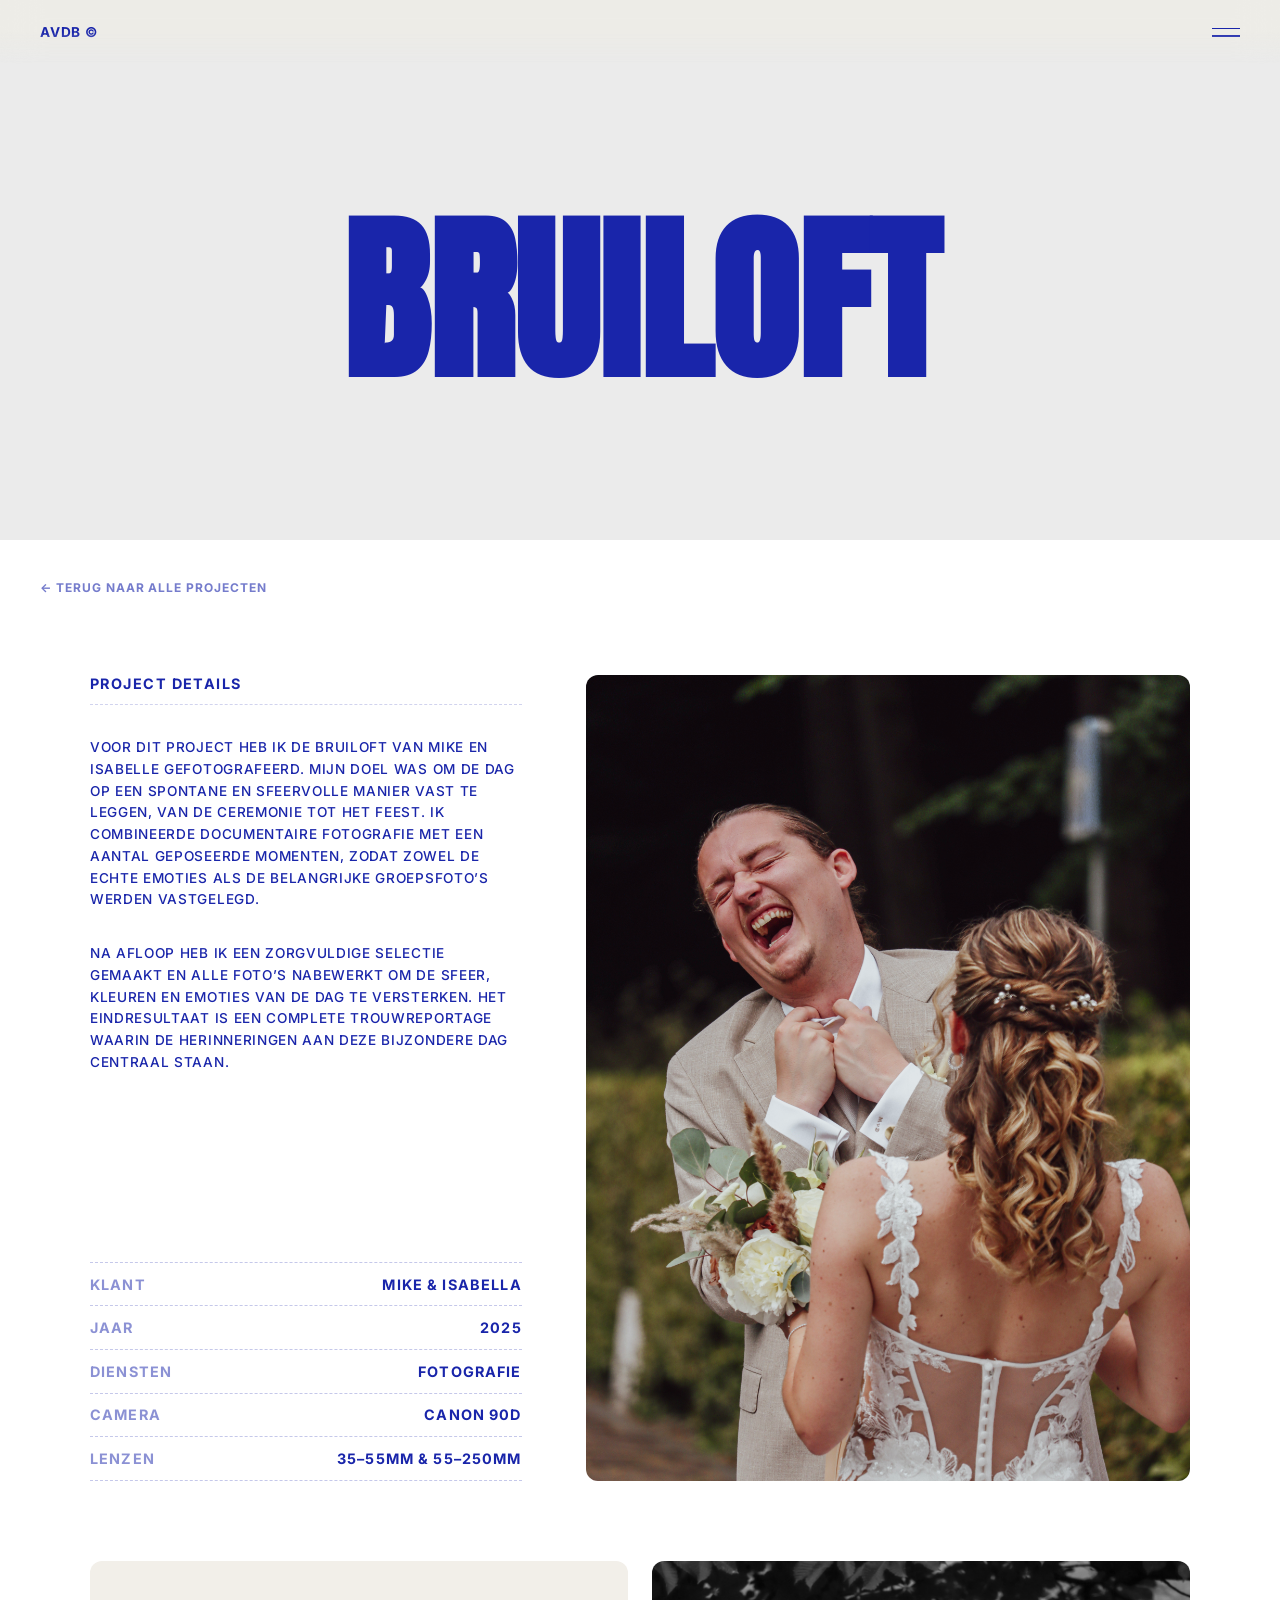
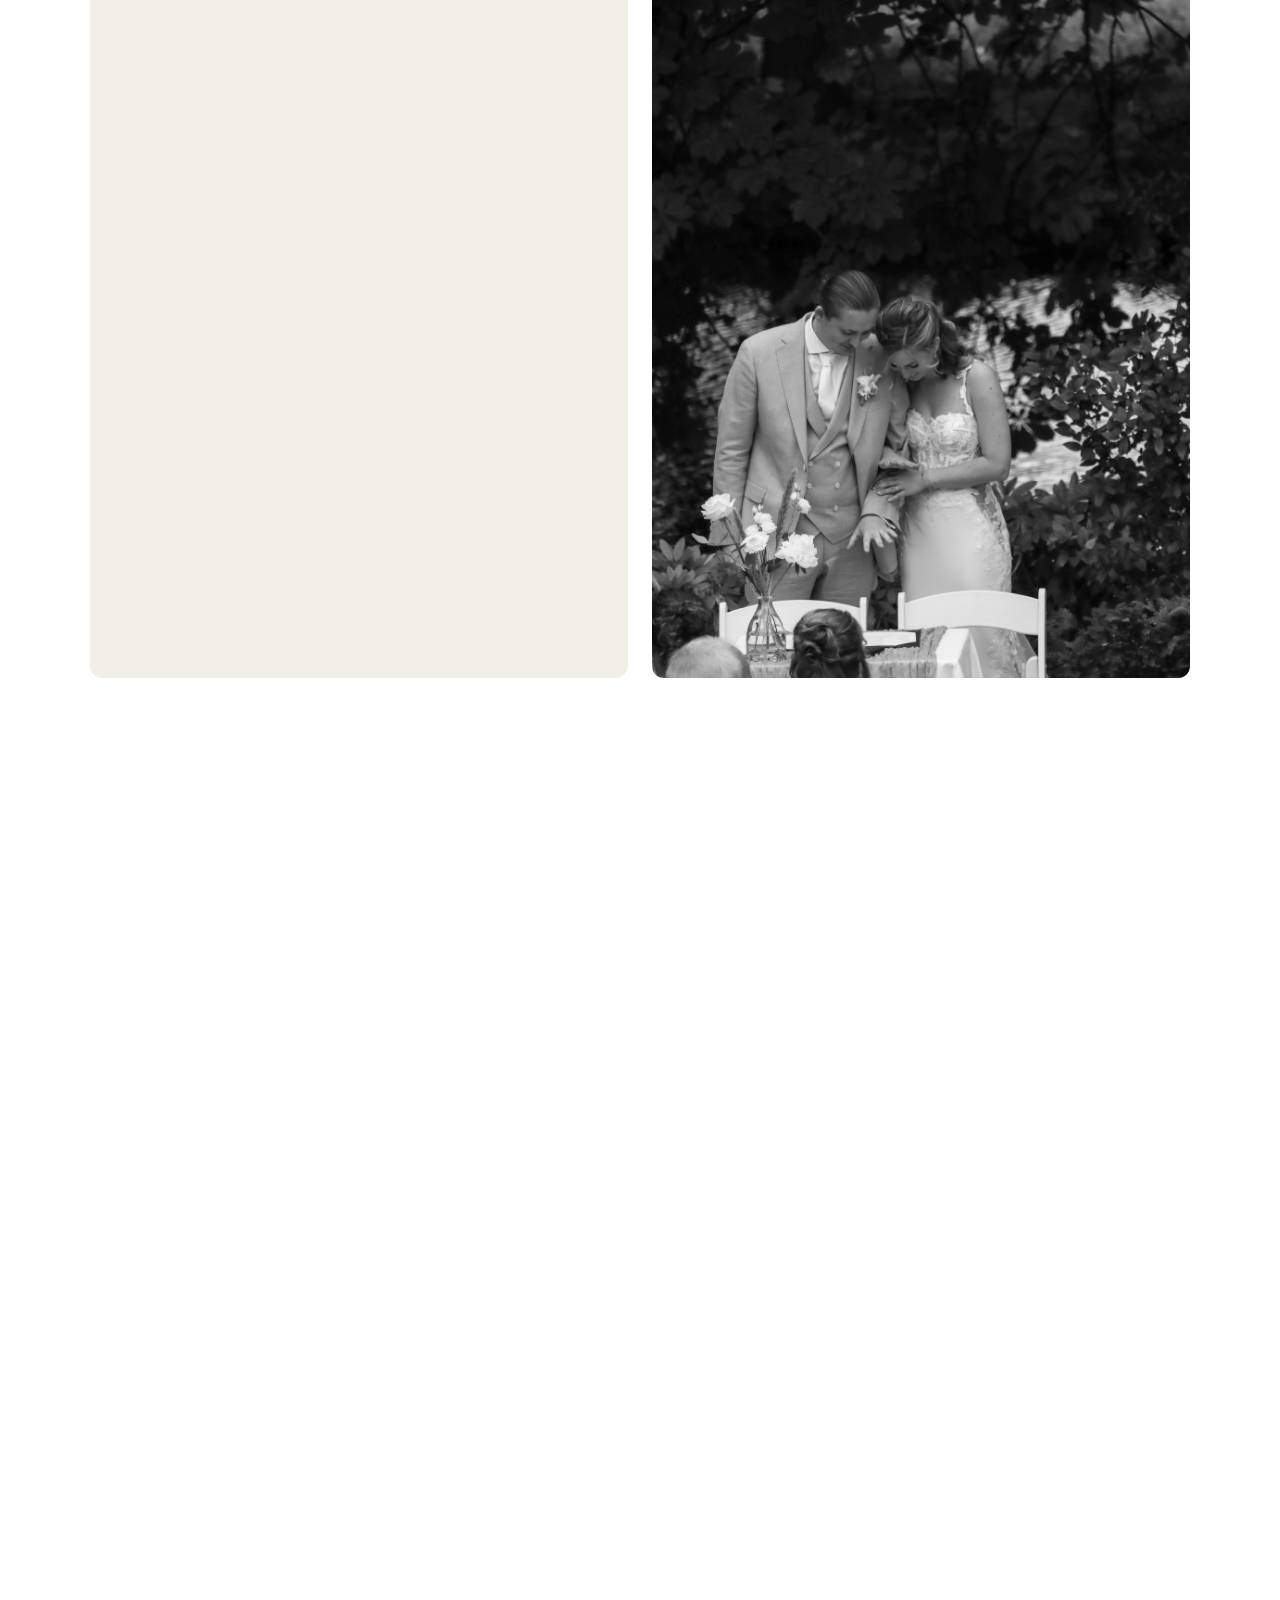
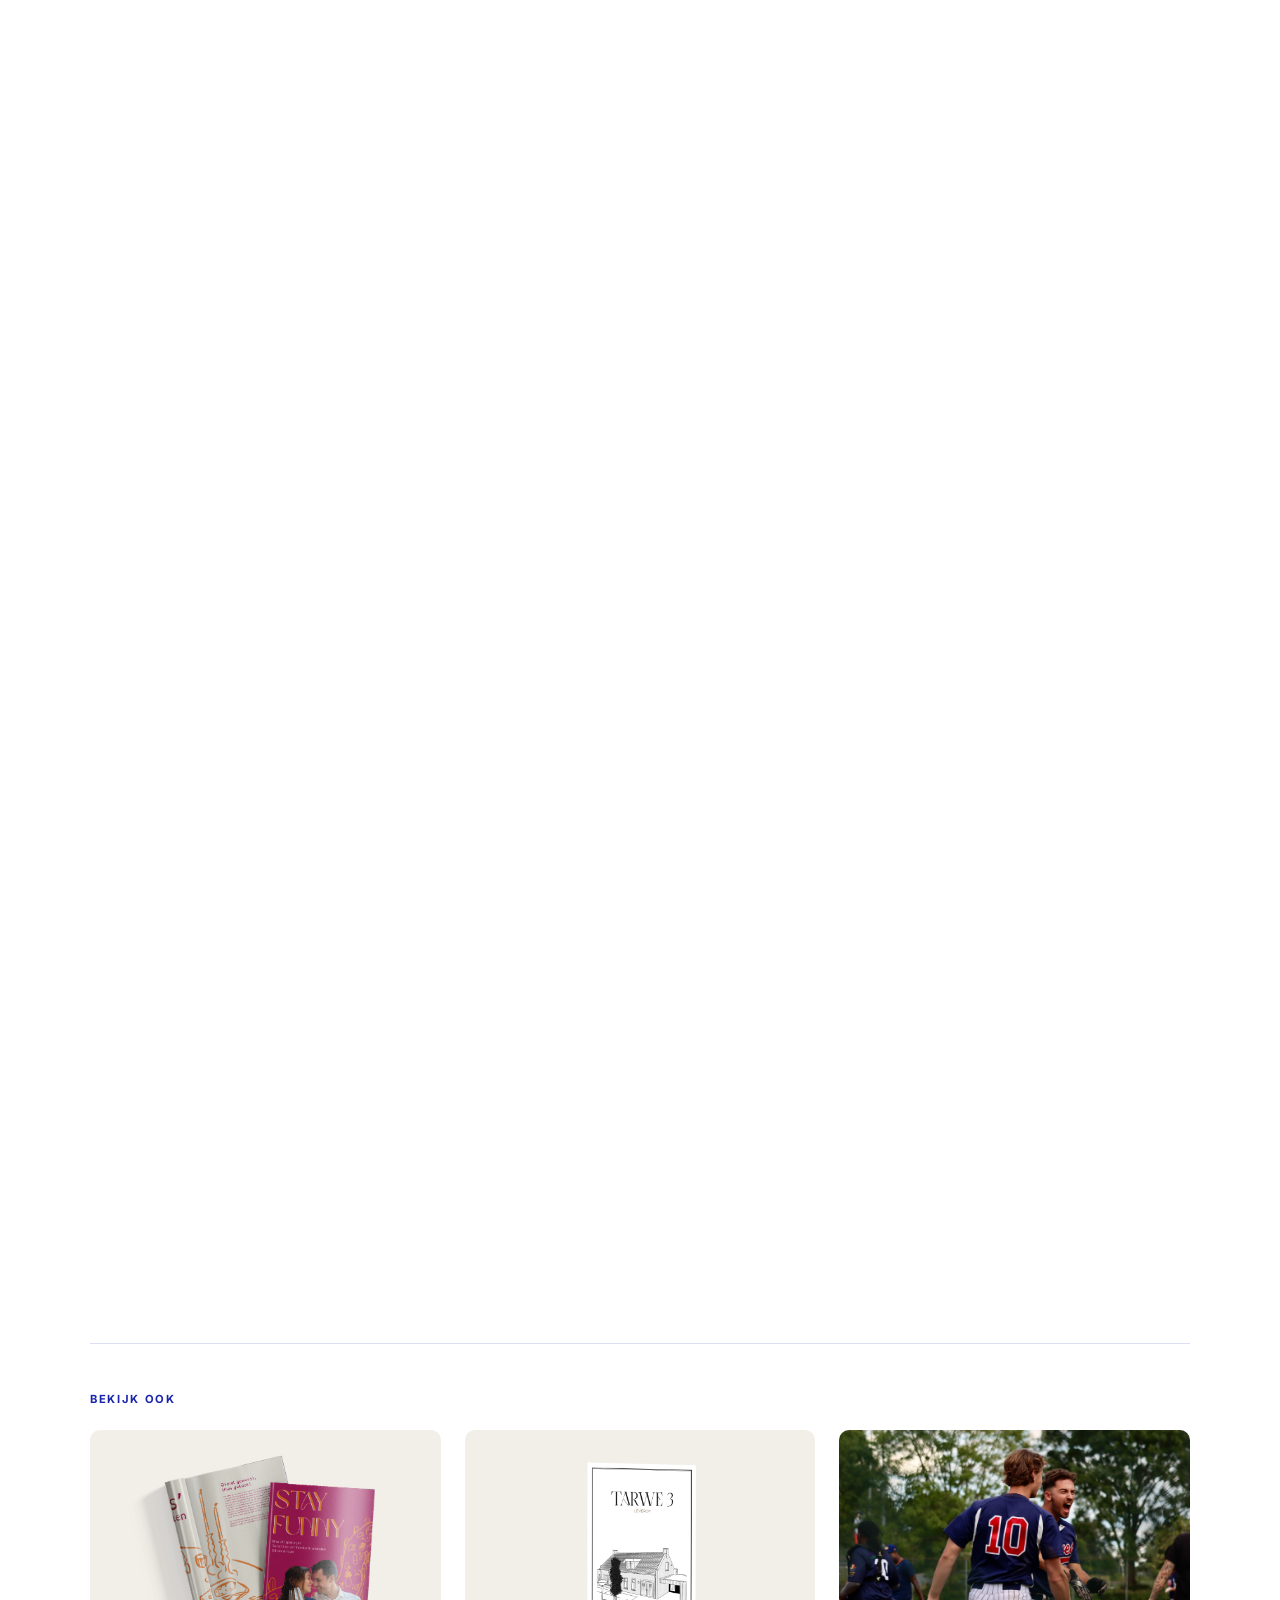
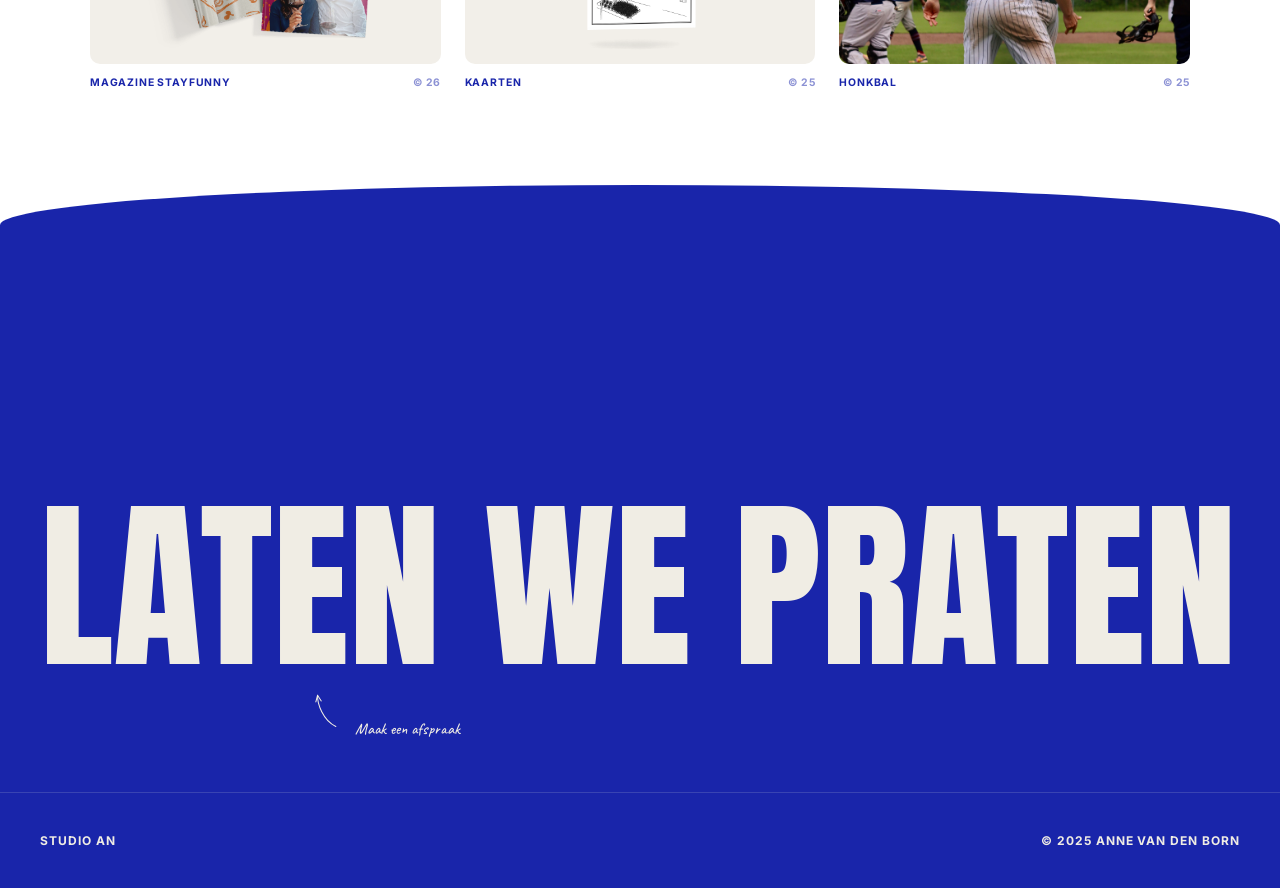
==== commit 4decd5fe: "Add project descriptions to all project pages" ====
--- a/bruiloft.html
+++ b/bruiloft.html
@@ -52,11 +52,10 @@
       <div class="project-links">
         <p class="project-details-label">Project Details</p>
         <p class="project-omschrijving">
-          Voor dit project heb ik de bruiloft van vrienden gefotografeerd. 
-          De opdracht was om de dag vast te leggen op een spontane en sfeervolle manier, 
-          van ceremonie tot feest. Ik heb een combinatie gebruikt van documentaire en geposeerde fotografie. 
-          Daarna heb ik de foto’s geselecteerd en bewerkt om de sfeer en emoties van de dag te versterken. 
-          Het resultaat is een complete reportage die de herinneringen van deze trouwdag mooi weergeeft.
+          Voor dit project heb ik de bruiloft van Mike en Isabelle gefotografeerd. Mijn doel was om de dag op een spontane en sfeervolle manier vast te leggen, van de ceremonie tot het feest. Ik combineerde documentaire fotografie met een aantal geposeerde momenten, zodat zowel de echte emoties als de belangrijke groepsfoto’s werden vastgelegd.
+        </p>
+        <p class="project-omschrijving">
+          Na afloop heb ik een zorgvuldige selectie gemaakt en alle foto’s nabewerkt om de sfeer, kleuren en emoties van de dag te versterken. Het eindresultaat is een complete trouwreportage waarin de herinneringen aan deze bijzondere dag centraal staan.
         </p>
 
         <div class="project-meta">
--- a/style.css
+++ b/style.css
@@ -983,7 +983,7 @@
 
 .werkpagina-heading {
   font-family: 'Anton', sans-serif;
-  font-size: clamp(12rem, 20vw, 22rem) !important;
+  font-size: clamp(12rem, 20vw, 22rem);
   color: var(--blue);
   white-space: nowrap;
   line-height: 0.9;
@@ -1999,4 +1999,27 @@
   .skill-layout { grid-template-columns: 1fr; gap: 2rem; }
   .overmij-cv-body { flex-direction: column; align-items: flex-start; gap: 1.5rem; }
   .testimonials-band { margin: 3rem 0; border-radius: 12px; }
-}
+
+  /* Hero hoogte — iOS Safari telt browser-chrome mee bij 100vh */
+  .hero {
+    height: auto;
+    min-height: 100svh;
+  }
+
+  /* 3-koloms fotorij → 2 kolommen op mobiel */
+  .project-foto-rij--drie {
+    grid-template-columns: 1fr 1fr;
+  }
+
+  /* iOS Safari zoomt automatisch in op inputs kleiner dan 16px */
+  .form-veld input,
+  .form-veld textarea {
+    font-size: 16px;
+  }
+
+  /* Grotere taptarget voor hamburger */
+  .nav-menu {
+    padding: 8px;
+    margin: -8px;
+  }
+}
